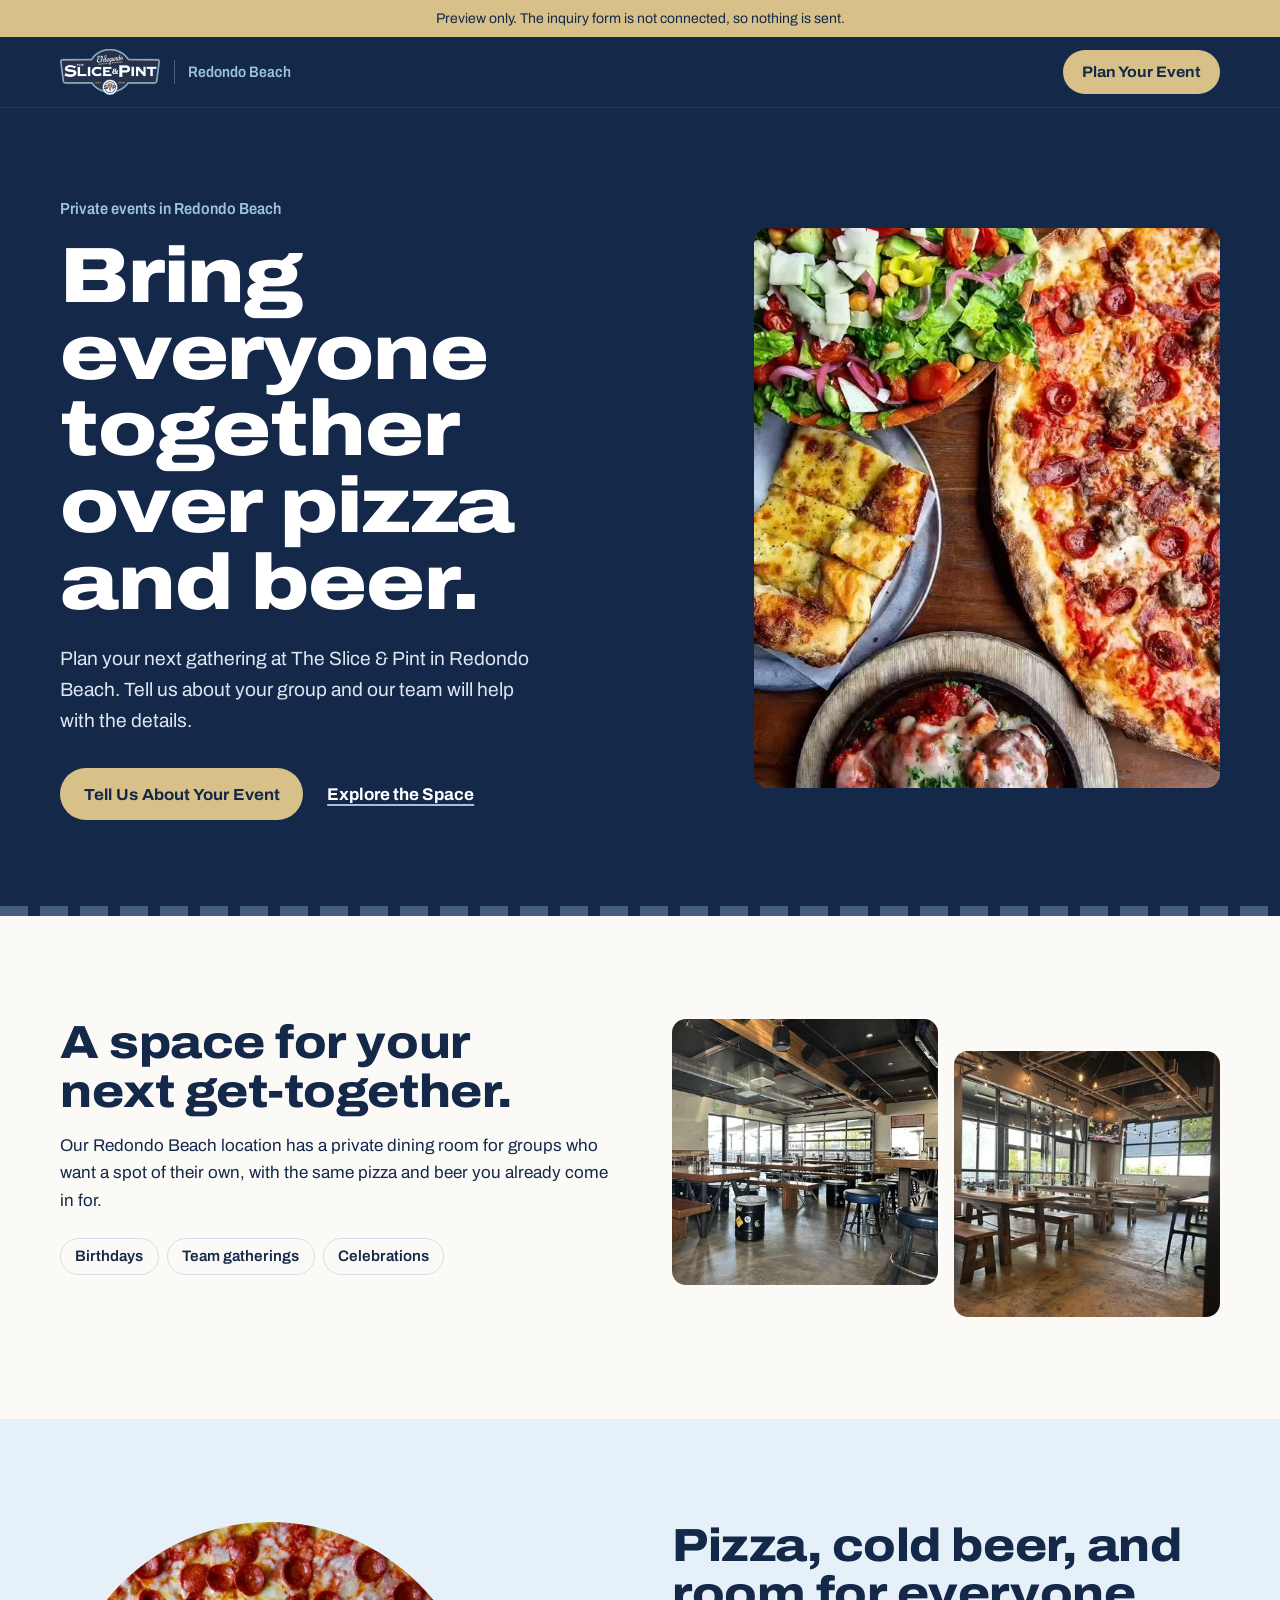
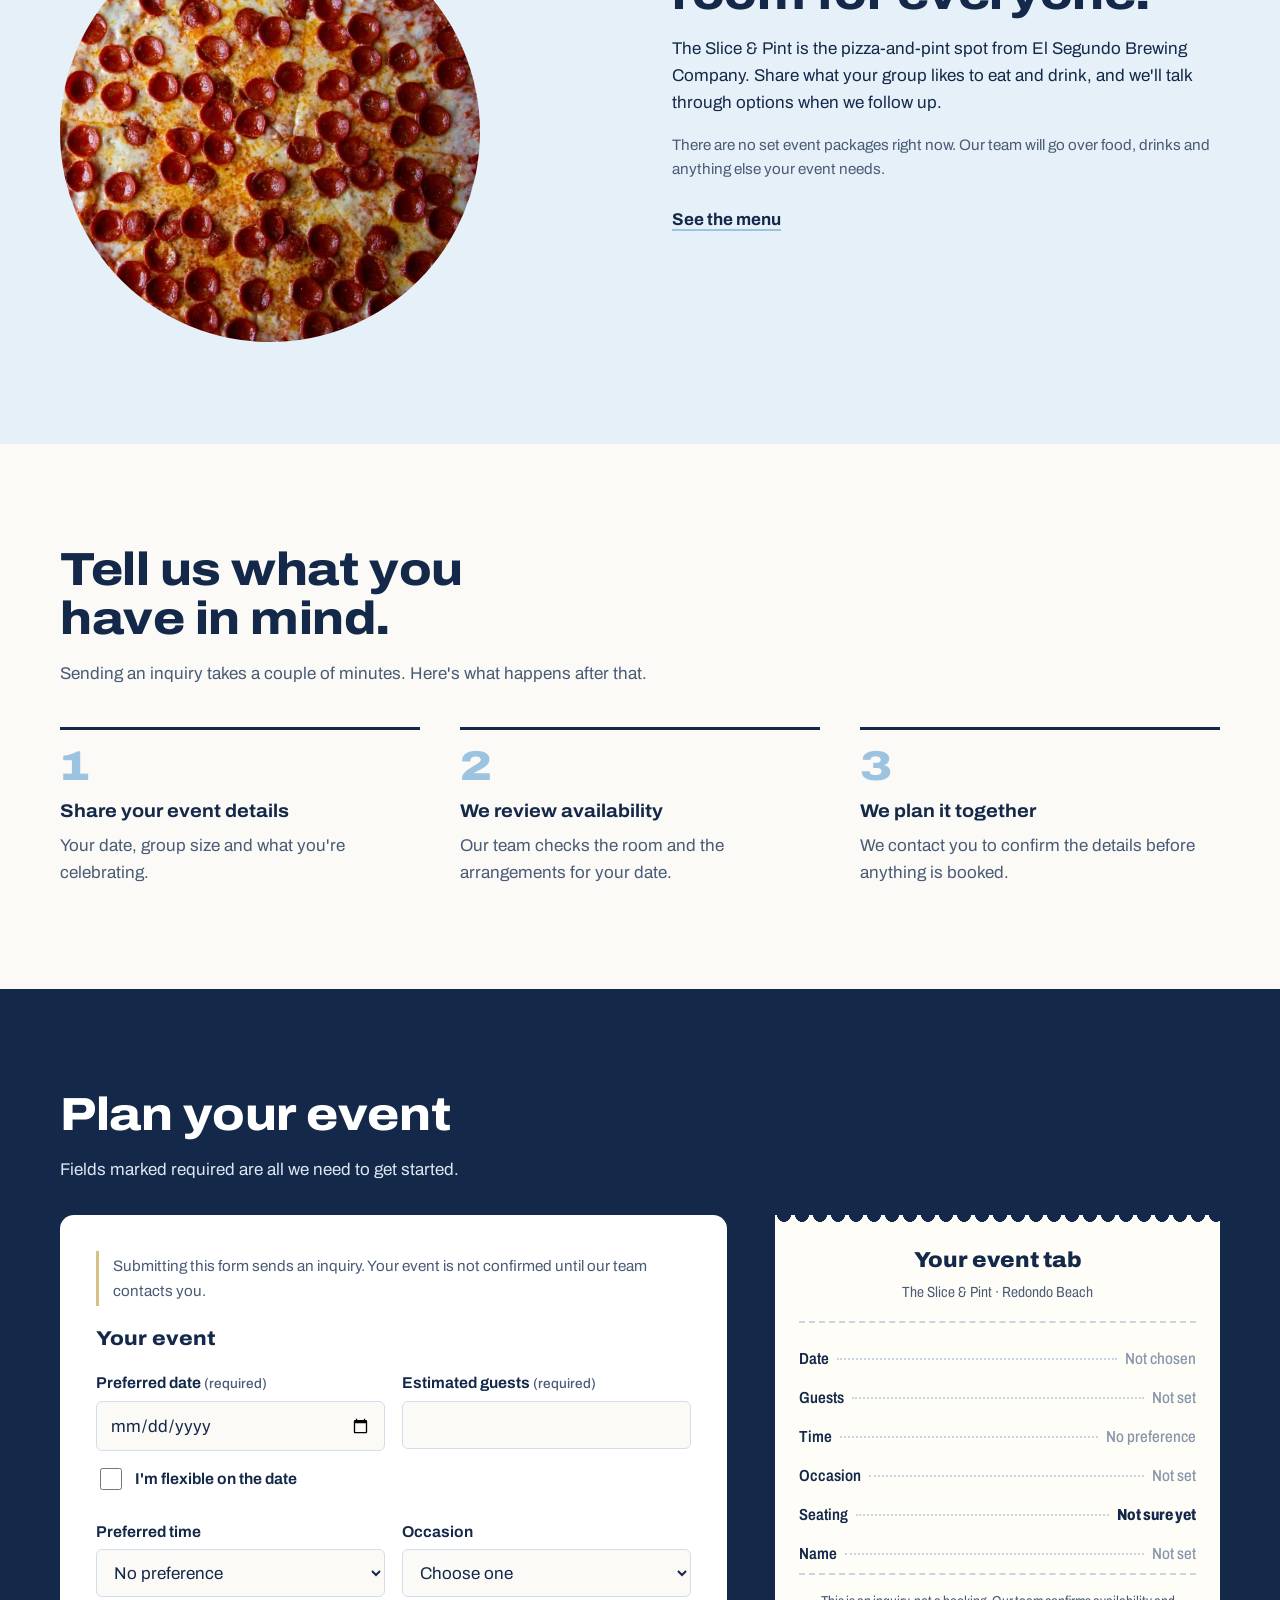
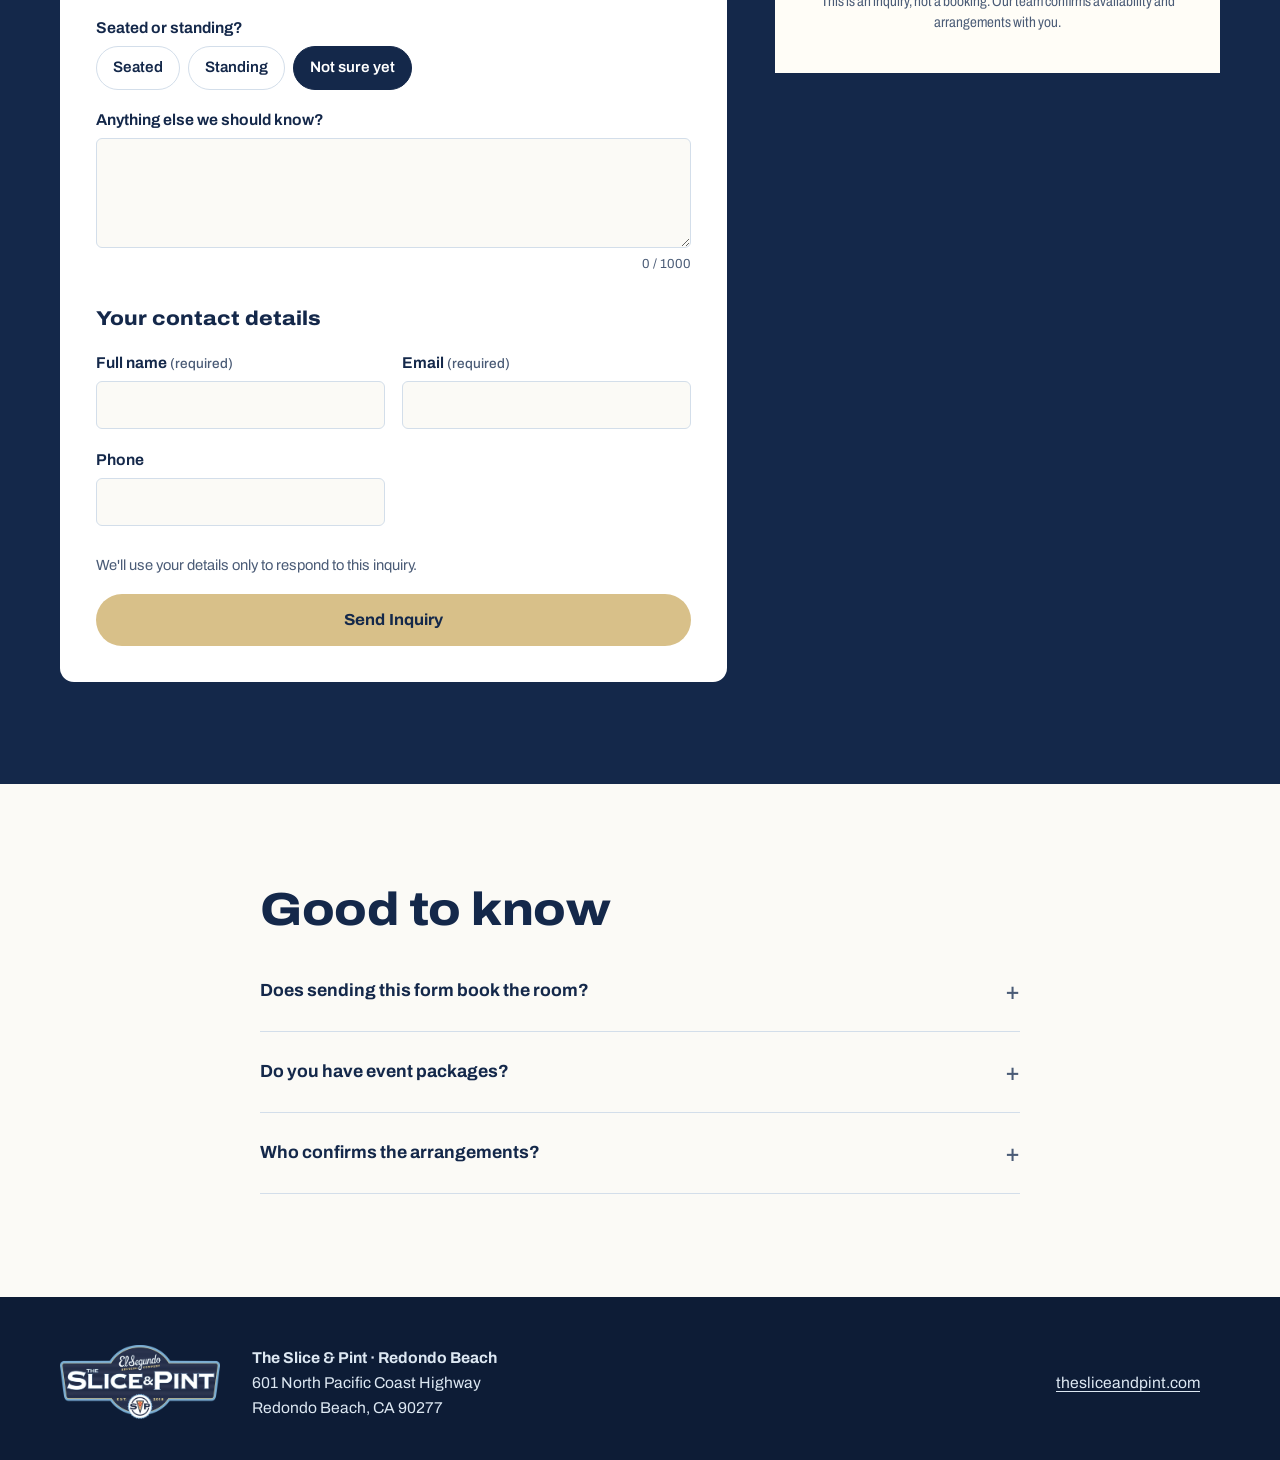
==== index.html @ cf33a9c8 "Add Redondo private-event inquiry landing page (preview) Static page with inquiry form in preview mo" ====
<!doctype html>
<html lang="en">
<head>
<meta charset="utf-8">
<meta name="viewport" content="width=device-width, initial-scale=1, viewport-fit=cover">
<title>Private events in Redondo Beach | The Slice &amp; Pint</title>
<meta name="description" content="Plan your next gathering at The Slice & Pint in Redondo Beach. Tell us about your group and our team will help with the details.">
<meta name="robots" content="noindex, nofollow"><!-- preview: remove at launch -->
<link rel="preconnect" href="https://fonts.googleapis.com">
<link rel="preconnect" href="https://fonts.gstatic.com" crossorigin>
<link href="https://fonts.googleapis.com/css2?family=Archivo:wdth,wght@62..125,400..900&display=swap" rel="stylesheet">
<style>
:root{
  --navy:#14284A; --navy-deep:#0D1C36; --sky:#9CC3E0; --sky-wash:#E6F0F8;
  --gold:#D8C089; --bg:#FBFAF6; --surface:#FFFFFF; --ink:#14284A; --muted:#4A5B76;
  --line:#D3DEEA; --danger:#A3262A; --ok:#1F6B45;
  --font:"Archivo", "Helvetica Neue", Arial, system-ui, sans-serif;
  --r-sm:6px; --r-lg:14px;
  box-sizing:border-box;
  padding-top:env(safe-area-inset-top,0px);
  padding-bottom:env(safe-area-inset-bottom,0px);
}
@media (prefers-color-scheme: dark){
  :root:not([data-theme="light"]){
    --bg:#0E1B31; --surface:#15284A; --ink:#EDF3FA; --muted:#AEC0D6; --line:#2B4570;
    --sky-wash:#18304F; --navy-deep:#091427; --danger:#F08A8C; --ok:#7FD1A4;
  }
}
:root[data-theme="dark"]{
  --bg:#0E1B31; --surface:#15284A; --ink:#EDF3FA; --muted:#AEC0D6; --line:#2B4570;
  --sky-wash:#18304F; --navy-deep:#091427; --danger:#F08A8C; --ok:#7FD1A4;
}
*,*::before,*::after{box-sizing:inherit}
html{scroll-behavior:smooth; scroll-padding-top:calc(env(safe-area-inset-top,0px) + 76px)}
@media (prefers-reduced-motion: reduce){html{scroll-behavior:auto} *{animation:none!important; transition:none!important}}
body{margin:0; background:var(--bg); color:var(--ink); font-family:var(--font); font-size:1.0625rem; line-height:1.6; overflow-x:hidden}
img{max-width:100%; height:auto; display:block}
a{color:inherit}
:focus-visible{outline:3px solid var(--gold); outline-offset:3px; border-radius:3px}
.wrap{width:min(1160px, 100% - 2.5rem); margin-inline:auto}
.sr-only{position:absolute; width:1px; height:1px; overflow:hidden; clip:rect(0 0 0 0); white-space:nowrap}

/* preview strip */
.preview{background:var(--gold); color:#14284A; font-size:.875rem; line-height:1.4; padding:.55rem 0; text-align:center}
.preview[hidden]{display:none}

/* header */
.site-head{position:sticky; top:env(safe-area-inset-top,0px); z-index:20; background:var(--navy); color:#fff; border-bottom:1px solid rgba(255,255,255,.08)}
.site-head .wrap{display:flex; align-items:center; gap:1rem; min-height:70px}
.brand{display:flex; align-items:center; gap:.85rem; text-decoration:none; min-width:0}
.brand img{height:46px; width:auto}
.brand-loc{font-stretch:88%; font-weight:600; font-size:.95rem; color:var(--sky); white-space:nowrap; padding-left:.85rem; border-left:1px solid rgba(255,255,255,.25)}
.site-head .btn{margin-left:auto}

/* buttons */
.btn{display:inline-flex; align-items:center; justify-content:center; min-height:48px; padding:.7rem 1.35rem; border-radius:999px; font:inherit; font-weight:700; font-stretch:105%; font-size:1rem; text-decoration:none; border:2px solid transparent; cursor:pointer; transition:background .15s, color .15s}
.btn-gold{background:var(--gold); color:#14284A}
.btn-gold:hover{background:#E6D3A4}
.btn-sm{min-height:44px; padding:.5rem 1.05rem; font-size:.95rem}
.btn[disabled]{opacity:.6; cursor:progress}
.link{font-weight:700; text-underline-offset:4px; text-decoration-thickness:2px; text-decoration-color:var(--sky); display:inline-flex; align-items:center; min-height:44px}

/* image slots: shown until a verified asset path is set in CONFIG */
.slot{display:grid; place-items:center; text-align:center; padding:1.25rem; border:2px dashed currentColor; border-radius:var(--r-lg); font-size:.9rem; line-height:1.4; opacity:.75}
.slot strong{display:block; font-stretch:105%}
.logo-slot{border-radius:var(--r-sm); padding:.3rem .7rem; font-size:.78rem; min-height:40px; opacity:.85}

/* hero */
.hero{background:var(--navy); color:#fff; padding:clamp(2.5rem,7vw,5.5rem) 0 clamp(3rem,8vw,6rem); position:relative; overflow:hidden}
.hero::after{content:""; position:absolute; inset:auto 0 0 0; height:10px; background:repeating-linear-gradient(90deg,var(--sky) 0 28px,transparent 28px 40px); opacity:.35}
.hero .wrap{display:grid; gap:clamp(2rem,5vw,4rem); grid-template-columns:1fr; align-items:center}
@media (min-width:900px){.hero .wrap{grid-template-columns:1.15fr .85fr}}
.kicker{font-stretch:88%; font-weight:600; color:var(--sky); margin:0 0 1rem; font-size:1rem}
.hero h1{font-weight:850; font-stretch:118%; font-size:clamp(2.35rem,6.6vw,4.9rem); line-height:.98; letter-spacing:-.015em; margin:0 0 1.4rem; max-width:13ch; text-wrap:balance}
.hero p.lede{font-size:clamp(1.05rem,1.6vw,1.2rem); max-width:44ch; color:#DCE7F2; margin:0 0 2rem}
.hero-ctas{display:flex; flex-wrap:wrap; align-items:center; gap:.75rem 1.5rem}
.hero-ctas .link{color:#fff}
.hero-media{aspect-ratio:4/5; max-height:560px; width:100%; border-radius:var(--r-lg); overflow:hidden; background:var(--navy-deep); color:var(--sky)}
.hero-media .slot{height:100%; border-radius:var(--r-lg)}
.hero-media img{width:100%; height:100%; object-fit:cover}
.hero-badge{max-width:180px; margin-bottom:1.5rem}

/* sections */
section.band{padding:clamp(3.5rem,8vw,6.5rem) 0}
.band h2{font-weight:800; font-stretch:112%; font-size:clamp(1.9rem,4vw,2.9rem); line-height:1.05; letter-spacing:-.01em; margin:0 0 1rem; max-width:20ch; text-wrap:balance}
.band p{max-width:62ch; margin:0 0 1rem}
.muted{color:var(--muted)}
.split{display:grid; gap:2.5rem; grid-template-columns:1fr; align-items:start}
@media (min-width:860px){.split{grid-template-columns:1fr 1fr; gap:4rem}}
.occasions{display:flex; flex-wrap:wrap; gap:.5rem; padding:0; margin:1.5rem 0 0; list-style:none}
.occasions li{border:1.5px solid var(--line); border-radius:999px; padding:.35rem .9rem; font-size:.95rem; font-weight:600}
.gallery{display:grid; gap:1rem; grid-template-columns:1fr 1fr}
.gallery figure{margin:0}
.gallery .frame{aspect-ratio:1/1; border-radius:var(--r-lg); overflow:hidden; background:var(--sky-wash); color:var(--muted)}
.gallery .frame .slot{height:100%}
.gallery .frame img{width:100%; height:100%; object-fit:cover}
.gallery figcaption{font-size:.85rem; color:var(--muted); margin-top:.5rem}
.gallery figure:nth-child(2){margin-top:2rem}

.food{background:var(--sky-wash)}
.food .frame{aspect-ratio:1; border-radius:50%; overflow:hidden; max-width:420px; background:var(--surface); color:var(--muted)}
.food .frame .slot{height:100%; border-radius:50%}
.food .frame img{width:100%; height:100%; object-fit:cover}
.food .note{font-size:.95rem}

/* steps: a real sequence */
.steps{list-style:none; padding:0; margin:2.5rem 0 0; display:grid; gap:1.75rem; counter-reset:step}
@media (min-width:760px){.steps{grid-template-columns:repeat(3,1fr); gap:2.5rem}}
.steps li{counter-increment:step; border-top:3px solid var(--navy); padding-top:1rem}
:root[data-theme="dark"] .steps li{border-top-color:var(--sky)}
@media (prefers-color-scheme: dark){:root:not([data-theme="light"]) .steps li{border-top-color:var(--sky)}}
.steps li::before{content:counter(step); display:block; font-weight:850; font-stretch:120%; font-size:2.6rem; line-height:1; margin-bottom:.6rem; color:var(--sky)}
.steps h3{font-size:1.15rem; font-stretch:108%; margin:0 0 .35rem}
.steps p{margin:0; color:var(--muted)}

/* planner */
.planner{background:var(--navy); color:#fff}
.planner h2{color:#fff}
.planner .intro{color:#DCE7F2}
.planner-grid{display:grid; gap:2rem; grid-template-columns:1fr; margin-top:2rem; align-items:start}
@media (min-width:960px){.planner-grid{grid-template-columns:1.35fr .9fr; gap:3rem}}
form.card{background:var(--surface); color:var(--ink); border-radius:var(--r-lg); padding:clamp(1.25rem,4vw,2.25rem)}
fieldset{border:0; padding:0; margin:0 0 1.75rem; min-width:0}
legend{font-weight:800; font-stretch:110%; font-size:1.25rem; margin-bottom:1rem; padding:0}
.fields{display:grid; gap:1.1rem; grid-template-columns:1fr}
@media (min-width:600px){.fields.two{grid-template-columns:1fr 1fr}}
.field{display:flex; flex-direction:column; gap:.35rem; min-width:0}
.field label,.field .label{font-weight:650; font-size:.98rem}
.req{color:var(--muted); font-weight:500; font-size:.85rem}
input[type=text],input[type=email],input[type=tel],input[type=date],input[type=number],select,textarea{
  font:inherit; color:var(--ink); background:var(--bg); border:1.5px solid var(--line); border-radius:var(--r-sm);
  min-height:48px; padding:.6rem .8rem; width:100%; max-width:100%}
textarea{min-height:110px; resize:vertical}
input:focus-visible,select:focus-visible,textarea:focus-visible{outline:3px solid var(--sky); outline-offset:1px; border-color:var(--navy)}
[aria-invalid="true"]{border-color:var(--danger)!important}
.err{color:var(--danger); font-size:.9rem; font-weight:600; min-height:0}
.err:empty{display:none}
.check{display:flex; gap:.6rem; align-items:center; min-height:44px; font-weight:600}
.check input{width:22px; height:22px; accent-color:var(--navy)}
.chips{display:flex; flex-wrap:wrap; gap:.5rem}
.chips label{position:relative}
.chips input{position:absolute; opacity:0; inset:0; width:100%; height:100%; margin:0; cursor:pointer}
.chips span{display:inline-flex; align-items:center; min-height:44px; padding:.4rem 1rem; border:1.5px solid var(--line); border-radius:999px; font-weight:600; font-size:.95rem}
.chips input:checked + span{background:var(--navy); color:#fff; border-color:var(--navy)}
.chips input:focus-visible + span{outline:3px solid var(--sky); outline-offset:2px}
.counter{font-size:.82rem; color:var(--muted); align-self:flex-end}
.hp{position:absolute; left:-10000px; width:1px; height:1px; overflow:hidden}
.notice{font-size:.95rem; color:var(--muted); border-left:3px solid var(--gold); padding:.2rem 0 .2rem .85rem; margin:0 0 1.25rem}
.err-summary{border:2px solid var(--danger); border-radius:var(--r-sm); padding:.85rem 1rem; margin-bottom:1.25rem}
.err-summary[hidden]{display:none}
.err-summary h3{margin:0 0 .35rem; font-size:1rem; color:var(--danger)}
.err-summary ul{margin:0; padding-left:1.1rem}
.status{margin-top:1rem; border-radius:var(--r-sm); padding:1rem; font-weight:600}
.status[hidden]{display:none}
.status.ok{background:rgba(31,107,69,.1); color:var(--ok); border:1.5px solid currentColor}
.status.fail{background:rgba(163,38,42,.08); color:var(--danger); border:1.5px solid currentColor}
.status.preview-mode{background:rgba(216,192,137,.18); color:var(--ink); border:1.5px dashed var(--gold); font-weight:500}
.status pre{white-space:pre-wrap; word-break:break-word; font-size:.8rem; margin:.75rem 0 0; max-height:260px; overflow:auto}

/* the tab: one bold element */
.tab{position:sticky; top:96px; background:#FFFDF7; color:#14284A; padding:1.75rem 1.5rem 1.5rem; font-stretch:82%;
  -webkit-mask:radial-gradient(circle 7px at 50% 0,#0000 98%,#000) 0 0/18px 100% repeat-x;
          mask:radial-gradient(circle 7px at 50% 0,#0000 98%,#000) 0 0/18px 100% repeat-x;
  box-shadow:0 18px 40px rgba(0,0,0,.25)}
.tab-head{text-align:center; border-bottom:2px dashed #C9D5E2; padding-bottom:1rem; margin-bottom:1rem}
.tab-head strong{display:block; font-size:1.35rem; font-weight:850; font-stretch:105%}
.tab-head span{font-size:.92rem; color:#4A5B76}
.tab dl{margin:0}
.tab .row{display:flex; align-items:baseline; gap:.5rem; padding:.42rem 0; font-size:1rem}
.tab dt{font-weight:600; white-space:nowrap}
.tab .row::after{content:""; order:2; flex:1; border-bottom:2px dotted #C9D5E2; transform:translateY(-4px)}
.tab dd{order:3; margin:0; font-weight:800; text-align:right; max-width:60%; overflow-wrap:anywhere}
.tab dd.empty{color:#8796AB; font-weight:500}
.tab-foot{border-top:2px dashed #C9D5E2; margin-top:1rem; padding-top:1rem; font-size:.9rem; line-height:1.45; color:#4A5B76; text-align:center}
@media (max-width:959px){.tab{position:static}}

/* faq */
.faq{max-width:760px}
.faq details{border-bottom:1.5px solid var(--line)}
.faq summary{cursor:pointer; list-style:none; display:flex; justify-content:space-between; align-items:center; gap:1rem; min-height:56px; padding:.75rem 0; font-weight:700; font-size:1.1rem}
.faq summary::-webkit-details-marker{display:none}
.faq summary::after{content:"+"; font-size:1.5rem; font-weight:500; color:var(--muted)}
.faq details[open] summary::after{content:"\2212"}
.faq details p{margin:0 0 1.25rem; color:var(--muted)}

/* footer */
.site-foot{background:var(--navy-deep); color:#DCE7F2; padding:3rem 0 2.5rem; font-size:.98rem}
.site-foot .wrap{display:grid; gap:2rem; grid-template-columns:1fr}
@media (min-width:760px){.site-foot .wrap{grid-template-columns:auto 1fr auto; align-items:center}}
.site-foot img{max-width:160px}
.site-foot address{font-style:normal}
.site-foot a{text-underline-offset:3px}
.foot-links{display:flex; flex-wrap:wrap; gap:.25rem 1.25rem}
</style>
</head>
<body>

<div class="preview" id="previewStrip" role="note">Preview only. The inquiry form is not connected, so nothing is sent.</div>

<header class="site-head">
  <div class="wrap">
    <a class="brand" href="#top" aria-label="The Slice &amp; Pint, Redondo Beach">
      <span data-asset="wordmark" data-alt="The Slice &amp; Pint" data-slot-class="logo-slot" data-slot-label="Wordmark: slice-pint-wordmark.png"></span>
      <span class="brand-loc">Redondo Beach</span>
    </a>
    <a class="btn btn-gold btn-sm" href="#plan" data-track="cta_click" data-cta="header">Plan Your Event</a>
  </div>
</header>

<main id="top">
  <section class="hero" aria-labelledby="hero-title">
    <div class="wrap">
      <div>
        <p class="kicker">Private events in Redondo Beach</p>
        <h1 id="hero-title">Bring everyone together over pizza and beer.</h1>
        <p class="lede">Plan your next gathering at The Slice &amp; Pint in Redondo Beach. Tell us about your group and our team will help with the details.</p>
        <div class="hero-ctas">
          <a class="btn btn-gold" href="#plan" data-track="cta_click" data-cta="hero">Tell Us About Your Event</a>
          <a class="link" href="#space" data-track="cta_click" data-cta="hero_space">Explore the Space</a>
        </div>
      </div>
      <div class="hero-media" data-asset="hero" data-alt="" data-slot-label="Hero: verified Redondo private dining room photo" data-eager="true"></div>
    </div>
  </section>

  <section class="band" id="space" aria-labelledby="space-title">
    <div class="wrap split">
      <div>
        <h2 id="space-title">A space for your next get-together.</h2>
        <p>Our Redondo Beach location has a private dining room for groups who want a spot of their own, with the same pizza and beer you already come in for.</p>
        <p class="muted" data-config="capacityText"></p>
        <ul class="occasions" aria-label="Good for">
          <li>Birthdays</li><li>Team gatherings</li><li>Celebrations</li>
        </ul>
      </div>
      <div class="gallery">
        <figure>
          <div class="frame" data-asset="room1" data-alt="" data-slot-label="Room photo 1 (verify location before use)"></div>
          <figcaption data-caption="room1"></figcaption>
        </figure>
        <figure>
          <div class="frame" data-asset="room2" data-alt="" data-slot-label="Room photo 2 (verify location before use)"></div>
          <figcaption data-caption="room2"></figcaption>
        </figure>
      </div>
    </div>
  </section>

  <section class="band food" aria-labelledby="food-title">
    <div class="wrap split">
      <div class="frame" data-asset="food" data-alt="A pepperoni pizza from The Slice &amp; Pint" data-slot-label="Food: pizza-brand-food.jpg"></div>
      <div>
        <h2 id="food-title">Pizza, cold beer, and room for everyone.</h2>
        <p>The Slice &amp; Pint is the pizza-and-pint spot from El Segundo Brewing Company. Share what your group likes to eat and drink, and we'll talk through options when we follow up.</p>
        <p class="note muted">There are no set event packages right now. Our team will go over food, drinks and anything else your event needs.</p>
        <a class="link" href="https://www.thesliceandpint.com/" data-config-href="menuUrl" target="_blank" rel="noopener">See the menu</a>
      </div>
    </div>
  </section>

  <section class="band" aria-labelledby="how-title">
    <div class="wrap">
      <h2 id="how-title">Tell us what you have in mind.</h2>
      <p class="muted">Sending an inquiry takes a couple of minutes. Here's what happens after that.</p>
      <ol class="steps">
        <li><h3>Share your event details</h3><p>Your date, group size and what you're celebrating.</p></li>
        <li><h3>We review availability</h3><p>Our team checks the room and the arrangements for your date.</p></li>
        <li><h3>We plan it together</h3><p>We contact you to confirm the details before anything is booked.</p></li>
      </ol>
    </div>
  </section>

  <section class="band planner" id="plan" aria-labelledby="plan-title">
    <div class="wrap">
      <h2 id="plan-title">Plan your event</h2>
      <p class="intro">Fields marked required are all we need to get started.</p>

      <div class="planner-grid">
        <form class="card" id="inquiry" novalidate>
          <p class="notice">Submitting this form sends an inquiry. Your event is not confirmed until our team contacts you.</p>

          <div class="err-summary" id="errSummary" tabindex="-1" hidden>
            <h3>Check these fields</h3>
            <ul id="errList"></ul>
          </div>

          <fieldset>
            <legend>Your event</legend>
            <div class="fields two">
              <div class="field">
                <label for="date">Preferred date <span class="req">(required)</span></label>
                <input type="date" id="date" name="date" aria-describedby="date-err">
                <span class="err" id="date-err" aria-live="polite"></span>
                <label class="check"><input type="checkbox" id="flexible" name="flexible"> I'm flexible on the date</label>
              </div>
              <div class="field">
                <label for="guests">Estimated guests <span class="req">(required)</span></label>
                <input type="number" id="guests" name="guests" inputmode="numeric" min="1" max="300" step="1" aria-describedby="guests-err">
                <span class="err" id="guests-err" aria-live="polite"></span>
              </div>
              <div class="field">
                <label for="time">Preferred time</label>
                <select id="time" name="time">
                  <option value="">No preference</option>
                  <option>Lunch</option><option>Afternoon</option><option>Evening</option>
                </select>
              </div>
              <div class="field">
                <label for="occasion">Occasion</label>
                <select id="occasion" name="occasion">
                  <option value="">Choose one</option>
                  <option>Birthday</option><option>Team gathering</option><option>Celebration</option><option>Something else</option>
                </select>
              </div>
            </div>
            <div class="field" style="margin-top:1.1rem">
              <span class="label" id="seating-label">Seated or standing?</span>
              <div class="chips" role="radiogroup" aria-labelledby="seating-label">
                <label><input type="radio" name="seating" value="Seated"><span>Seated</span></label>
                <label><input type="radio" name="seating" value="Standing"><span>Standing</span></label>
                <label><input type="radio" name="seating" value="Not sure yet" checked><span>Not sure yet</span></label>
              </div>
            </div>
            <div class="field" style="margin-top:1.1rem">
              <label for="notes">Anything else we should know?</label>
              <textarea id="notes" name="notes" maxlength="1000" aria-describedby="notes-count"></textarea>
              <span class="counter" id="notes-count">0 / 1000</span>
            </div>
          </fieldset>

          <fieldset>
            <legend>Your contact details</legend>
            <div class="fields two">
              <div class="field">
                <label for="name">Full name <span class="req">(required)</span></label>
                <input type="text" id="name" name="name" autocomplete="name" maxlength="120" aria-describedby="name-err">
                <span class="err" id="name-err" aria-live="polite"></span>
              </div>
              <div class="field">
                <label for="email">Email <span class="req">(required)</span></label>
                <input type="email" id="email" name="email" autocomplete="email" maxlength="254" aria-describedby="email-err">
                <span class="err" id="email-err" aria-live="polite"></span>
              </div>
              <div class="field">
                <label for="phone">Phone</label>
                <input type="tel" id="phone" name="phone" autocomplete="tel" maxlength="30">
              </div>
            </div>
          </fieldset>

          <div class="hp" aria-hidden="true">
            <label for="company_site">Leave this field empty</label>
            <input type="text" id="company_site" name="company_site" tabindex="-1" autocomplete="off">
          </div>

          <p class="muted" style="font-size:.92rem">We'll use your details only to respond to this inquiry.<span data-config="privacyLink"></span></p>
          <button class="btn btn-gold" type="submit" id="submitBtn" style="width:100%">Send Inquiry</button>
          <div class="status" id="status" role="status" aria-live="polite" hidden></div>
        </form>

        <aside class="tab" aria-label="Your event summary">
          <div class="tab-head"><strong>Your event tab</strong><span>The Slice &amp; Pint · Redondo Beach</span></div>
          <dl>
            <div class="row"><dt>Date</dt><dd id="t-date" class="empty">Not chosen</dd></div>
            <div class="row"><dt>Guests</dt><dd id="t-guests" class="empty">Not set</dd></div>
            <div class="row"><dt>Time</dt><dd id="t-time" class="empty">No preference</dd></div>
            <div class="row"><dt>Occasion</dt><dd id="t-occasion" class="empty">Not set</dd></div>
            <div class="row"><dt>Seating</dt><dd id="t-seating">Not sure yet</dd></div>
            <div class="row"><dt>Name</dt><dd id="t-name" class="empty">Not set</dd></div>
          </dl>
          <p class="tab-foot">This is an inquiry, not a booking. Our team confirms availability and arrangements with you.</p>
        </aside>
      </div>
    </div>
  </section>

  <section class="band" aria-labelledby="faq-title">
    <div class="wrap faq">
      <h2 id="faq-title">Good to know</h2>
      <details>
        <summary>Does sending this form book the room?</summary>
        <p>No. It sends an inquiry. Your event isn't confirmed until our team contacts you and you agree on the details together.</p>
      </details>
      <details>
        <summary>Do you have event packages?</summary>
        <p>Not at the moment. Our team will talk through food, drinks and anything else your event needs when we follow up.</p>
      </details>
      <details>
        <summary>Who confirms the arrangements?</summary>
        <p>The team at our Redondo Beach location reviews every inquiry and confirms availability and arrangements directly with you.</p>
      </details>
      <div data-config="minSpendFaq"></div>
    </div>
  </section>
</main>

<footer class="site-foot">
  <div class="wrap">
    <div data-asset="badge" data-alt="The Slice &amp; Pint" data-slot-class="logo-slot" data-slot-label="Badge: slice-pint-logo.png"></div>
    <address>
      <strong>The Slice &amp; Pint · Redondo Beach</strong><br>
      601 North Pacific Coast Highway<br>Redondo Beach, CA 90277
      <span data-config="phone"></span>
    </address>
    <div class="foot-links">
      <a href="https://www.thesliceandpint.com/" target="_blank" rel="noopener">thesliceandpint.com</a>
      <span data-config="privacyFooter"></span>
    </div>
  </div>
</footer>

<script>
/* =========================================================
   CONFIG — every approval-gated item lives here.
   Empty string = not approved / not verified = not shown.
   ========================================================= */
const CONFIG = {
  // Backend route that sends the email server-side. The recipient lives
  // ONLY in server env config (INQUIRY_TO), never in this file or the repo.
  // Empty = preview mode, nothing is sent.
  endpoint: "",

  location: "Redondo Beach",

  assets: {            // local optimized files in /assets once verified
    wordmark: "assets/slice-pint-logo.webp",  // official badge (no separate wordmark supplied)
    badge: "assets/slice-pint-logo.webp",
    food: "assets/pepperoni.webp",            // food only, not the venue
    hero: "assets/food-spread.webp",          // food spread; swap for a verified Redondo room shot if preferred
    room1: "assets/room-1.webp",              // supplied by Nelson; location pending confirmation
    room2: "assets/room-2.webp"
  },
  alts: {
    hero: "Pizza, a chopped salad, garlic bread and baked meatballs on a wooden table",
    room1: "Dining room with long wooden communal tables, bar stools and glass roll-up doors",
    room2: "Dining room with wooden tables and benches under string lights and tall windows"
  },     // write once photos are verified
  captions: { room1: "", room2: "" },           // only after location is verified
  dims: { wordmark:[800,367], badge:[800,367], food:[720,820], hero:[640,1136], room1:[418,400], room2:[348,348] },

  capacityText: "",    // e.g. "Fits about 30 seated or 40 standing." — pending client approval
  minSpendFaq: false,  // $200 min-spend preorder for parties over 16 — internal approval item
  menuUrl: "",         // verified official menu URL
  phone: "",           // public restaurant phone, reconfirm at build time
  privacyUrl: "",      // verified applicable policy URL
  captureUtm: false,   // only under approved consent setup
  debugTracking: false
};

/* ---------- assets / slots ---------- */
document.querySelectorAll("[data-asset]").forEach(el => {
  const key = el.dataset.asset, src = CONFIG.assets[key];
  if (src) {
    const img = new Image();
    img.src = src;
    img.alt = (CONFIG.alts[key] ?? el.dataset.alt) || "";
    const d = CONFIG.dims[key]; if (d) { img.width = d[0]; img.height = d[1]; }
    img.loading = el.dataset.eager ? "eager" : "lazy";
    img.decoding = "async";
    el.appendChild(img);
  } else {
    const s = document.createElement("div");
    s.className = "slot " + (el.dataset.slotClass || "");
    s.setAttribute("role", "img");
    s.setAttribute("aria-label", "Image placeholder");
    s.innerHTML = "<span><strong>Image slot</strong>" + el.dataset.slotLabel + "</span>";
    el.appendChild(s);
  }
});
document.querySelectorAll("[data-caption]").forEach(el => { el.textContent = CONFIG.captions[el.dataset.caption] || ""; if(!el.textContent) el.remove(); });

/* ---------- approval-gated copy ---------- */
const setC = (k, html) => document.querySelectorAll(`[data-config="${k}"]`).forEach(el => el.innerHTML = html);
setC("capacityText", CONFIG.capacityText ? escapeHtml(CONFIG.capacityText) : "");
setC("phone", CONFIG.phone ? `<br><a href="tel:${CONFIG.phone.replace(/[^\d+]/g,"")}">${escapeHtml(CONFIG.phone)}</a>` : "");
setC("privacyLink", CONFIG.privacyUrl ? ` <a href="${CONFIG.privacyUrl}" target="_blank" rel="noopener">Privacy policy</a>` : "");
setC("privacyFooter", CONFIG.privacyUrl ? `<a href="${CONFIG.privacyUrl}" target="_blank" rel="noopener">Privacy policy</a>` : "");
setC("minSpendFaq", CONFIG.minSpendFaq ? `<details><summary>Is there a minimum for larger groups?</summary><p>For parties of more than 16, a $200 minimum-spend preorder on a single tab holds the reservation. Our team confirms all arrangements with you.</p></details>` : "");
if (CONFIG.menuUrl) document.querySelector('[data-config-href="menuUrl"]').href = CONFIG.menuUrl;
if (CONFIG.endpoint) document.getElementById("previewStrip").hidden = true;

/* ---------- tracking hooks (no personal data, ever) ---------- */
window.dataLayer = window.dataLayer || [];
function track(event, params = {}) {
  const payload = { event, location: CONFIG.location, ...params };
  window.dataLayer.push(payload);
  if (CONFIG.debugTracking) console.log("[track]", payload);
}
function attribution() {
  if (!CONFIG.captureUtm) return {};
  const p = new URLSearchParams(location.search), out = {};
  ["utm_source","utm_medium","utm_campaign","utm_content","utm_term","gclid","fbclid"].forEach(k => { const v = p.get(k); if (v) out[k] = v.slice(0,200); });
  return out;
}
track("lp_view");
document.querySelectorAll('[data-track="cta_click"]').forEach(a => a.addEventListener("click", () => track("cta_click", { cta: a.dataset.cta })));

/* ---------- form ---------- */
const form = document.getElementById("inquiry");
const $ = id => document.getElementById(id);
const today = new Date(); today.setMinutes(today.getMinutes() - today.getTimezoneOffset());
$("date").min = today.toISOString().slice(0,10);

let started = false;
form.addEventListener("input", () => { if (!started) { started = true; track("form_start"); } updateTab(); });
form.addEventListener("change", updateTab);
$("flexible").addEventListener("change", e => { $("date").disabled = e.target.checked; if (e.target.checked) clearErr("date"); updateTab(); });
$("notes").addEventListener("input", e => $("notes-count").textContent = `${e.target.value.length} / 1000`);

function fmtDate(v){ if(!v) return ""; const [y,m,d] = v.split("-").map(Number); return new Date(y,m-1,d).toLocaleDateString("en-US",{weekday:"short",month:"short",day:"numeric",year:"numeric"}); }
function setTab(id, val, empty){ const el = $(id); el.textContent = val || empty; el.classList.toggle("empty", !val); }
function updateTab(){
  const f = new FormData(form);
  setTab("t-date", $("flexible").checked ? "Flexible" : fmtDate(f.get("date")), "Not chosen");
  const g = parseInt(f.get("guests"),10);
  setTab("t-guests", g > 0 ? `${g} ${g === 1 ? "guest" : "guests"}` : "", "Not set");
  setTab("t-time", f.get("time"), "No preference");
  setTab("t-occasion", f.get("occasion"), "Not set");
  setTab("t-seating", f.get("seating"), "Not sure yet");
  setTab("t-name", (f.get("name")||"").trim(), "Not set");
}

const LABELS = { date:"Preferred date", guests:"Estimated guests", name:"Full name", email:"Email" };
function setErr(id,msg){ $(id).setAttribute("aria-invalid","true"); $(id+"-err").textContent = msg; }
function clearErr(id){ $(id).removeAttribute("aria-invalid"); $(id+"-err").textContent = ""; }

function validate(){
  const errs = {};
  const name = $("name").value.trim(), email = $("email").value.trim();
  const date = $("date").value, flex = $("flexible").checked, guests = $("guests").value.trim();
  if (name.length < 2) errs.name = "Enter your full name.";
  if (!/^[^\s@]+@[^\s@]+\.[^\s@]{2,}$/.test(email)) errs.email = "Enter an email address like name@example.com.";
  if (!flex) {
    if (!date) errs.date = "Choose a date, or tick “I'm flexible on the date.”";
    else if (date < $("date").min) errs.date = "Choose a date from today onward.";
  }
  if (!/^\d+$/.test(guests) || +guests < 1 || +guests > 300) errs.guests = "Enter a guest count between 1 and 300.";
  ["name","email","date","guests"].forEach(k => errs[k] ? setErr(k, errs[k]) : clearErr(k));
  const box = $("errSummary"), list = $("errList");
  list.innerHTML = "";
  const keys = Object.keys(errs);
  if (keys.length) {
    keys.forEach(k => { const li = document.createElement("li"); li.innerHTML = `<a href="#${k}">${LABELS[k]}</a>: ${escapeHtml(errs[k])}`; list.appendChild(li); });
    box.hidden = false; box.focus();
    track("form_validation_error", { fields: keys.join(",") }); // field names only
  } else box.hidden = true;
  return keys.length === 0;
}

// One idempotency key per inquiry; reused on retries so the server can drop duplicates.
let submissionId = (crypto.randomUUID ? crypto.randomUUID() : String(Date.now()) + Math.random().toString(16).slice(2));
let sending = false, done = false;

form.addEventListener("submit", async e => {
  e.preventDefault();
  if (sending || done) return;
  const status = $("status"); status.hidden = true; status.className = "status";
  if (!validate()) return;
  if ($("company_site").value) return; // honeypot: silently ignore bots

  const f = new FormData(form);
  const payload = {
    submission_id: submissionId,
    location: CONFIG.location,
    name: f.get("name").trim(),
    email: f.get("email").trim(),
    phone: (f.get("phone")||"").trim(),
    date: $("flexible").checked ? null : f.get("date"),
    date_flexible: $("flexible").checked,
    guests: parseInt(f.get("guests"),10),
    time: f.get("time") || null,
    occasion: f.get("occasion") || null,
    seating: f.get("seating"),
    notes: (f.get("notes")||"").trim(),
    company_site: "",
    attribution: attribution(),
    submitted_at: new Date().toISOString()
  };

  if (!CONFIG.endpoint) {
    status.className = "status preview-mode";
    status.innerHTML = "<strong>Preview mode: nothing was sent.</strong> The form isn't connected to a mail service yet. This is the inquiry the server would receive:<pre></pre>";
    status.querySelector("pre").textContent = JSON.stringify(payload, null, 2);
    status.hidden = false;
    return; // never fake a successful send
  }

  sending = true;
  const btn = $("submitBtn"); btn.disabled = true; btn.textContent = "Sending…";
  try {
    const res = await fetch(CONFIG.endpoint, {
      method: "POST",
      headers: { "Content-Type": "application/json", "Idempotency-Key": submissionId },
      body: JSON.stringify(payload)
    });
    let body = {}; try { body = await res.json(); } catch(_) {}
    if (!res.ok || body.ok !== true) throw new Error(body.error || `HTTP ${res.status}`);
    done = true;
    status.className = "status ok";
    status.textContent = "Thanks. Your inquiry has been received. Our team will contact you to discuss the details.";
    status.hidden = false;
    btn.textContent = "Inquiry sent";
    // Lead conversion fires once per successful submission ID.
    const key = "lead_fired_" + submissionId;
    let fired = false; try { fired = sessionStorage.getItem(key) === "1"; } catch(_) {}
    if (!fired) { track("generate_lead", { submission_id: submissionId }); try { sessionStorage.setItem(key,"1"); } catch(_) {} }
  } catch (err) {
    status.className = "status fail";
    status.textContent = "Your inquiry wasn't sent. Check your connection and select Send Inquiry again; your details are still here.";
    status.hidden = false;
    btn.disabled = false; btn.textContent = "Send Inquiry";
  } finally { sending = false; }
});

function escapeHtml(s){ return String(s).replace(/[&<>"']/g, c => ({ "&":"&amp;","<":"&lt;",">":"&gt;",'"':"&quot;","'":"&#39;" }[c])); }
updateTab();
</script>
</body>
</html>
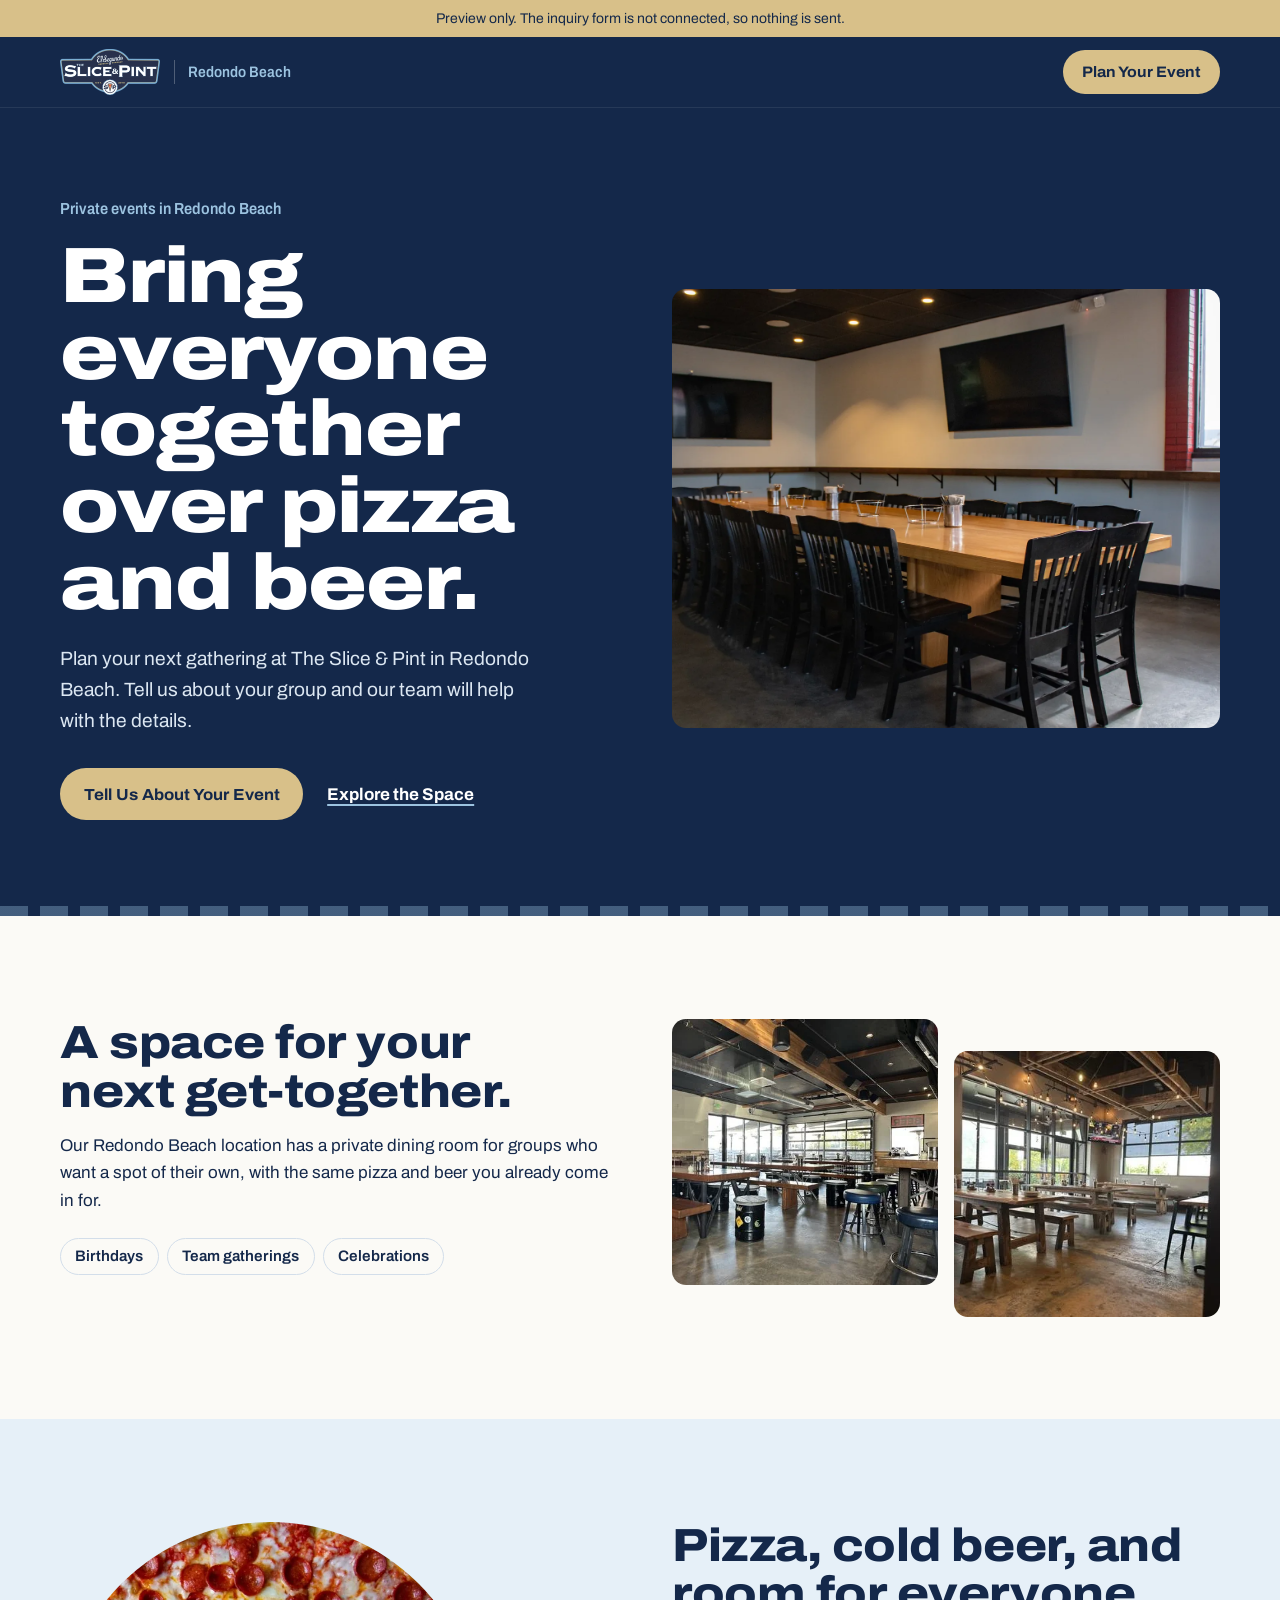
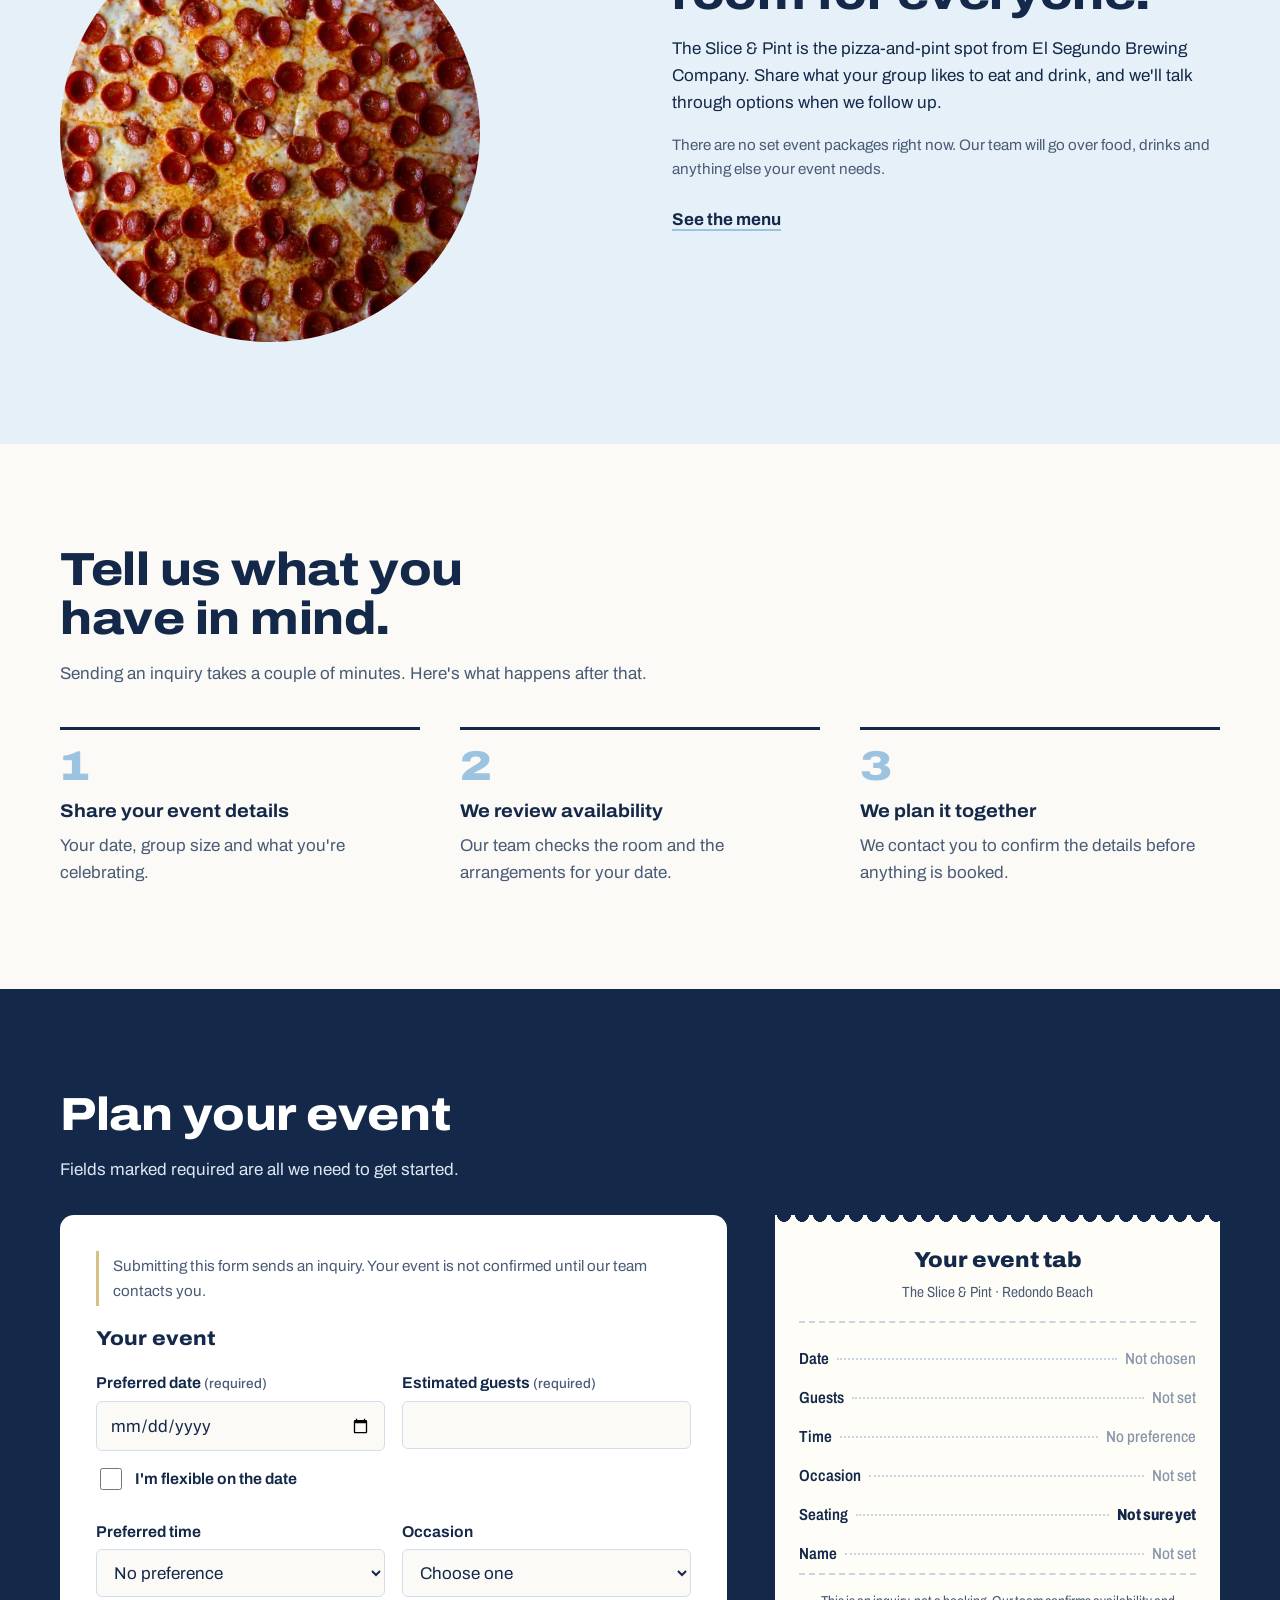
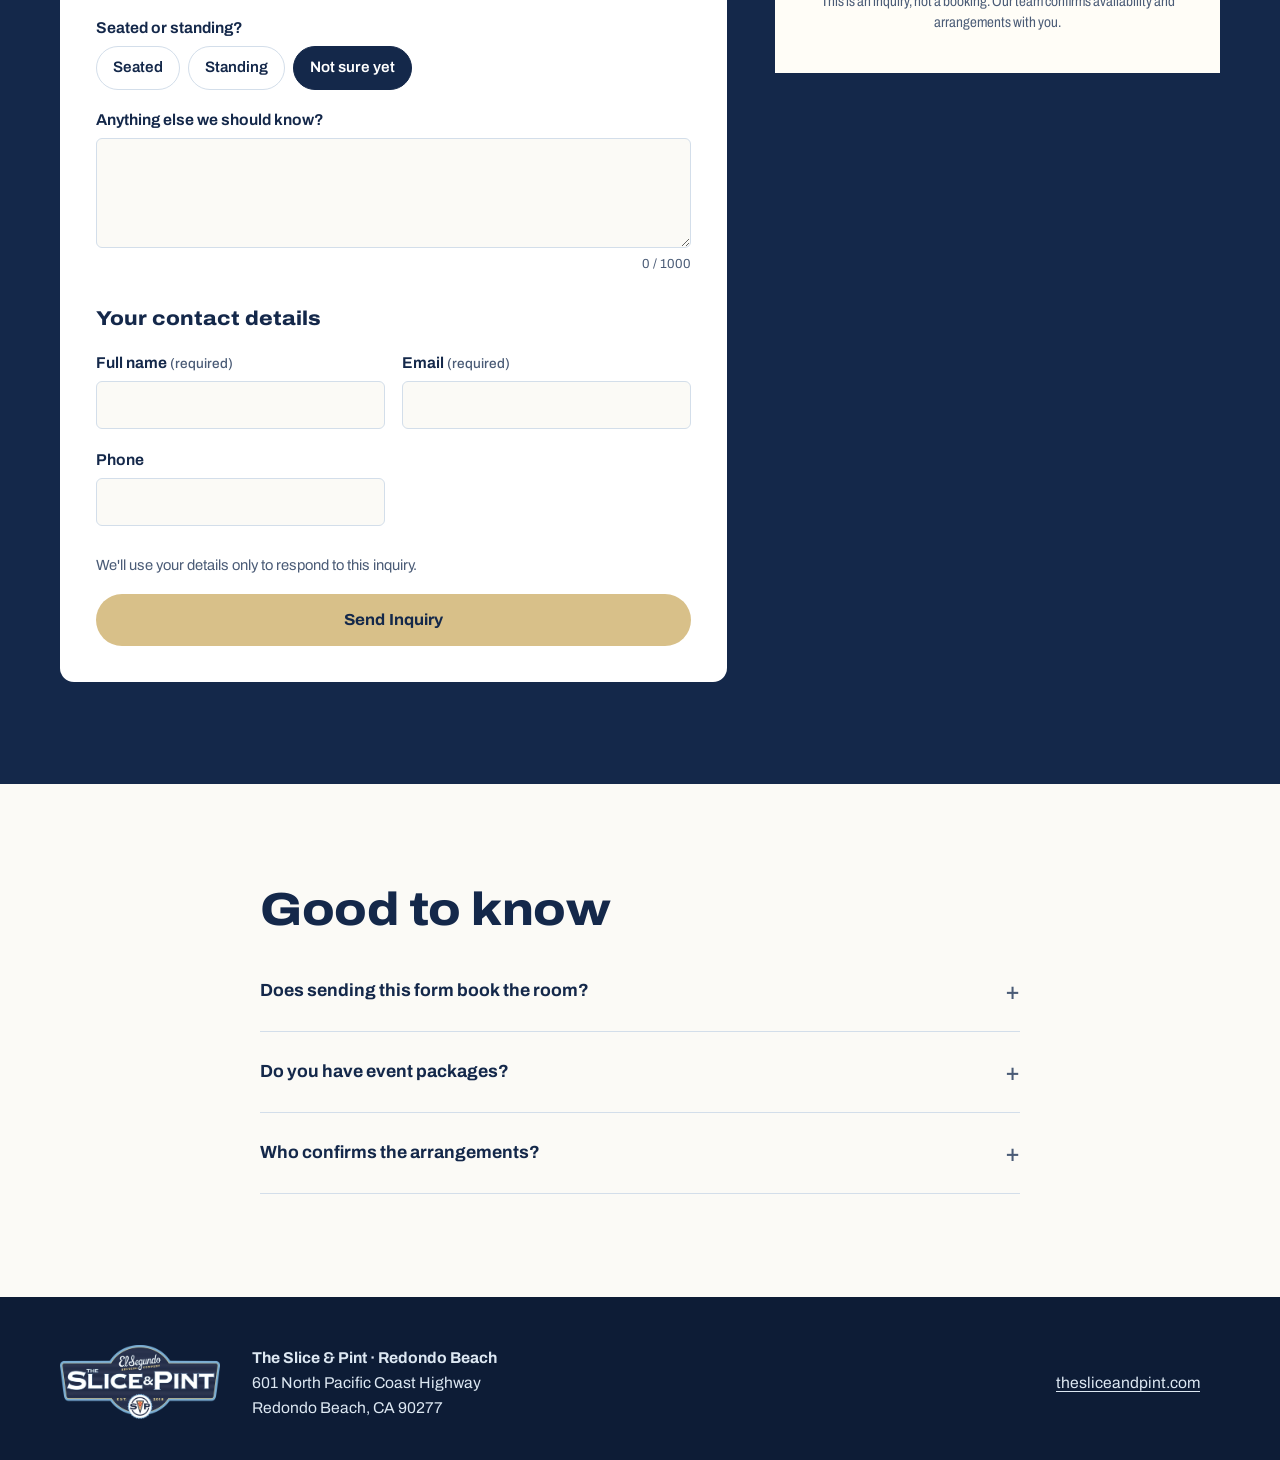
==== commit b2c406a4: "Add El Segundo page, Redondo private dining photo, Netlify Forms submissions - Generate both locatio" ====
--- a/index.html
+++ b/index.html
@@ -9,189 +9,7 @@
 <link rel="preconnect" href="https://fonts.googleapis.com">
 <link rel="preconnect" href="https://fonts.gstatic.com" crossorigin>
 <link href="https://fonts.googleapis.com/css2?family=Archivo:wdth,wght@62..125,400..900&display=swap" rel="stylesheet">
-<style>
-:root{
-  --navy:#14284A; --navy-deep:#0D1C36; --sky:#9CC3E0; --sky-wash:#E6F0F8;
-  --gold:#D8C089; --bg:#FBFAF6; --surface:#FFFFFF; --ink:#14284A; --muted:#4A5B76;
-  --line:#D3DEEA; --danger:#A3262A; --ok:#1F6B45;
-  --font:"Archivo", "Helvetica Neue", Arial, system-ui, sans-serif;
-  --r-sm:6px; --r-lg:14px;
-  box-sizing:border-box;
-  padding-top:env(safe-area-inset-top,0px);
-  padding-bottom:env(safe-area-inset-bottom,0px);
-}
-@media (prefers-color-scheme: dark){
-  :root:not([data-theme="light"]){
-    --bg:#0E1B31; --surface:#15284A; --ink:#EDF3FA; --muted:#AEC0D6; --line:#2B4570;
-    --sky-wash:#18304F; --navy-deep:#091427; --danger:#F08A8C; --ok:#7FD1A4;
-  }
-}
-:root[data-theme="dark"]{
-  --bg:#0E1B31; --surface:#15284A; --ink:#EDF3FA; --muted:#AEC0D6; --line:#2B4570;
-  --sky-wash:#18304F; --navy-deep:#091427; --danger:#F08A8C; --ok:#7FD1A4;
-}
-*,*::before,*::after{box-sizing:inherit}
-html{scroll-behavior:smooth; scroll-padding-top:calc(env(safe-area-inset-top,0px) + 76px)}
-@media (prefers-reduced-motion: reduce){html{scroll-behavior:auto} *{animation:none!important; transition:none!important}}
-body{margin:0; background:var(--bg); color:var(--ink); font-family:var(--font); font-size:1.0625rem; line-height:1.6; overflow-x:hidden}
-img{max-width:100%; height:auto; display:block}
-a{color:inherit}
-:focus-visible{outline:3px solid var(--gold); outline-offset:3px; border-radius:3px}
-.wrap{width:min(1160px, 100% - 2.5rem); margin-inline:auto}
-.sr-only{position:absolute; width:1px; height:1px; overflow:hidden; clip:rect(0 0 0 0); white-space:nowrap}
-
-/* preview strip */
-.preview{background:var(--gold); color:#14284A; font-size:.875rem; line-height:1.4; padding:.55rem 0; text-align:center}
-.preview[hidden]{display:none}
-
-/* header */
-.site-head{position:sticky; top:env(safe-area-inset-top,0px); z-index:20; background:var(--navy); color:#fff; border-bottom:1px solid rgba(255,255,255,.08)}
-.site-head .wrap{display:flex; align-items:center; gap:1rem; min-height:70px}
-.brand{display:flex; align-items:center; gap:.85rem; text-decoration:none; min-width:0}
-.brand img{height:46px; width:auto}
-.brand-loc{font-stretch:88%; font-weight:600; font-size:.95rem; color:var(--sky); white-space:nowrap; padding-left:.85rem; border-left:1px solid rgba(255,255,255,.25)}
-.site-head .btn{margin-left:auto}
-
-/* buttons */
-.btn{display:inline-flex; align-items:center; justify-content:center; min-height:48px; padding:.7rem 1.35rem; border-radius:999px; font:inherit; font-weight:700; font-stretch:105%; font-size:1rem; text-decoration:none; border:2px solid transparent; cursor:pointer; transition:background .15s, color .15s}
-.btn-gold{background:var(--gold); color:#14284A}
-.btn-gold:hover{background:#E6D3A4}
-.btn-sm{min-height:44px; padding:.5rem 1.05rem; font-size:.95rem}
-.btn[disabled]{opacity:.6; cursor:progress}
-.link{font-weight:700; text-underline-offset:4px; text-decoration-thickness:2px; text-decoration-color:var(--sky); display:inline-flex; align-items:center; min-height:44px}
-
-/* image slots: shown until a verified asset path is set in CONFIG */
-.slot{display:grid; place-items:center; text-align:center; padding:1.25rem; border:2px dashed currentColor; border-radius:var(--r-lg); font-size:.9rem; line-height:1.4; opacity:.75}
-.slot strong{display:block; font-stretch:105%}
-.logo-slot{border-radius:var(--r-sm); padding:.3rem .7rem; font-size:.78rem; min-height:40px; opacity:.85}
-
-/* hero */
-.hero{background:var(--navy); color:#fff; padding:clamp(2.5rem,7vw,5.5rem) 0 clamp(3rem,8vw,6rem); position:relative; overflow:hidden}
-.hero::after{content:""; position:absolute; inset:auto 0 0 0; height:10px; background:repeating-linear-gradient(90deg,var(--sky) 0 28px,transparent 28px 40px); opacity:.35}
-.hero .wrap{display:grid; gap:clamp(2rem,5vw,4rem); grid-template-columns:1fr; align-items:center}
-@media (min-width:900px){.hero .wrap{grid-template-columns:1.15fr .85fr}}
-.kicker{font-stretch:88%; font-weight:600; color:var(--sky); margin:0 0 1rem; font-size:1rem}
-.hero h1{font-weight:850; font-stretch:118%; font-size:clamp(2.35rem,6.6vw,4.9rem); line-height:.98; letter-spacing:-.015em; margin:0 0 1.4rem; max-width:13ch; text-wrap:balance}
-.hero p.lede{font-size:clamp(1.05rem,1.6vw,1.2rem); max-width:44ch; color:#DCE7F2; margin:0 0 2rem}
-.hero-ctas{display:flex; flex-wrap:wrap; align-items:center; gap:.75rem 1.5rem}
-.hero-ctas .link{color:#fff}
-.hero-media{aspect-ratio:4/5; max-height:560px; width:100%; border-radius:var(--r-lg); overflow:hidden; background:var(--navy-deep); color:var(--sky)}
-.hero-media .slot{height:100%; border-radius:var(--r-lg)}
-.hero-media img{width:100%; height:100%; object-fit:cover}
-.hero-badge{max-width:180px; margin-bottom:1.5rem}
-
-/* sections */
-section.band{padding:clamp(3.5rem,8vw,6.5rem) 0}
-.band h2{font-weight:800; font-stretch:112%; font-size:clamp(1.9rem,4vw,2.9rem); line-height:1.05; letter-spacing:-.01em; margin:0 0 1rem; max-width:20ch; text-wrap:balance}
-.band p{max-width:62ch; margin:0 0 1rem}
-.muted{color:var(--muted)}
-.split{display:grid; gap:2.5rem; grid-template-columns:1fr; align-items:start}
-@media (min-width:860px){.split{grid-template-columns:1fr 1fr; gap:4rem}}
-.occasions{display:flex; flex-wrap:wrap; gap:.5rem; padding:0; margin:1.5rem 0 0; list-style:none}
-.occasions li{border:1.5px solid var(--line); border-radius:999px; padding:.35rem .9rem; font-size:.95rem; font-weight:600}
-.gallery{display:grid; gap:1rem; grid-template-columns:1fr 1fr}
-.gallery figure{margin:0}
-.gallery .frame{aspect-ratio:1/1; border-radius:var(--r-lg); overflow:hidden; background:var(--sky-wash); color:var(--muted)}
-.gallery .frame .slot{height:100%}
-.gallery .frame img{width:100%; height:100%; object-fit:cover}
-.gallery figcaption{font-size:.85rem; color:var(--muted); margin-top:.5rem}
-.gallery figure:nth-child(2){margin-top:2rem}
-
-.food{background:var(--sky-wash)}
-.food .frame{aspect-ratio:1; border-radius:50%; overflow:hidden; max-width:420px; background:var(--surface); color:var(--muted)}
-.food .frame .slot{height:100%; border-radius:50%}
-.food .frame img{width:100%; height:100%; object-fit:cover}
-.food .note{font-size:.95rem}
-
-/* steps: a real sequence */
-.steps{list-style:none; padding:0; margin:2.5rem 0 0; display:grid; gap:1.75rem; counter-reset:step}
-@media (min-width:760px){.steps{grid-template-columns:repeat(3,1fr); gap:2.5rem}}
-.steps li{counter-increment:step; border-top:3px solid var(--navy); padding-top:1rem}
-:root[data-theme="dark"] .steps li{border-top-color:var(--sky)}
-@media (prefers-color-scheme: dark){:root:not([data-theme="light"]) .steps li{border-top-color:var(--sky)}}
-.steps li::before{content:counter(step); display:block; font-weight:850; font-stretch:120%; font-size:2.6rem; line-height:1; margin-bottom:.6rem; color:var(--sky)}
-.steps h3{font-size:1.15rem; font-stretch:108%; margin:0 0 .35rem}
-.steps p{margin:0; color:var(--muted)}
-
-/* planner */
-.planner{background:var(--navy); color:#fff}
-.planner h2{color:#fff}
-.planner .intro{color:#DCE7F2}
-.planner-grid{display:grid; gap:2rem; grid-template-columns:1fr; margin-top:2rem; align-items:start}
-@media (min-width:960px){.planner-grid{grid-template-columns:1.35fr .9fr; gap:3rem}}
-form.card{background:var(--surface); color:var(--ink); border-radius:var(--r-lg); padding:clamp(1.25rem,4vw,2.25rem)}
-fieldset{border:0; padding:0; margin:0 0 1.75rem; min-width:0}
-legend{font-weight:800; font-stretch:110%; font-size:1.25rem; margin-bottom:1rem; padding:0}
-.fields{display:grid; gap:1.1rem; grid-template-columns:1fr}
-@media (min-width:600px){.fields.two{grid-template-columns:1fr 1fr}}
-.field{display:flex; flex-direction:column; gap:.35rem; min-width:0}
-.field label,.field .label{font-weight:650; font-size:.98rem}
-.req{color:var(--muted); font-weight:500; font-size:.85rem}
-input[type=text],input[type=email],input[type=tel],input[type=date],input[type=number],select,textarea{
-  font:inherit; color:var(--ink); background:var(--bg); border:1.5px solid var(--line); border-radius:var(--r-sm);
-  min-height:48px; padding:.6rem .8rem; width:100%; max-width:100%}
-textarea{min-height:110px; resize:vertical}
-input:focus-visible,select:focus-visible,textarea:focus-visible{outline:3px solid var(--sky); outline-offset:1px; border-color:var(--navy)}
-[aria-invalid="true"]{border-color:var(--danger)!important}
-.err{color:var(--danger); font-size:.9rem; font-weight:600; min-height:0}
-.err:empty{display:none}
-.check{display:flex; gap:.6rem; align-items:center; min-height:44px; font-weight:600}
-.check input{width:22px; height:22px; accent-color:var(--navy)}
-.chips{display:flex; flex-wrap:wrap; gap:.5rem}
-.chips label{position:relative}
-.chips input{position:absolute; opacity:0; inset:0; width:100%; height:100%; margin:0; cursor:pointer}
-.chips span{display:inline-flex; align-items:center; min-height:44px; padding:.4rem 1rem; border:1.5px solid var(--line); border-radius:999px; font-weight:600; font-size:.95rem}
-.chips input:checked + span{background:var(--navy); color:#fff; border-color:var(--navy)}
-.chips input:focus-visible + span{outline:3px solid var(--sky); outline-offset:2px}
-.counter{font-size:.82rem; color:var(--muted); align-self:flex-end}
-.hp{position:absolute; left:-10000px; width:1px; height:1px; overflow:hidden}
-.notice{font-size:.95rem; color:var(--muted); border-left:3px solid var(--gold); padding:.2rem 0 .2rem .85rem; margin:0 0 1.25rem}
-.err-summary{border:2px solid var(--danger); border-radius:var(--r-sm); padding:.85rem 1rem; margin-bottom:1.25rem}
-.err-summary[hidden]{display:none}
-.err-summary h3{margin:0 0 .35rem; font-size:1rem; color:var(--danger)}
-.err-summary ul{margin:0; padding-left:1.1rem}
-.status{margin-top:1rem; border-radius:var(--r-sm); padding:1rem; font-weight:600}
-.status[hidden]{display:none}
-.status.ok{background:rgba(31,107,69,.1); color:var(--ok); border:1.5px solid currentColor}
-.status.fail{background:rgba(163,38,42,.08); color:var(--danger); border:1.5px solid currentColor}
-.status.preview-mode{background:rgba(216,192,137,.18); color:var(--ink); border:1.5px dashed var(--gold); font-weight:500}
-.status pre{white-space:pre-wrap; word-break:break-word; font-size:.8rem; margin:.75rem 0 0; max-height:260px; overflow:auto}
-
-/* the tab: one bold element */
-.tab{position:sticky; top:96px; background:#FFFDF7; color:#14284A; padding:1.75rem 1.5rem 1.5rem; font-stretch:82%;
-  -webkit-mask:radial-gradient(circle 7px at 50% 0,#0000 98%,#000) 0 0/18px 100% repeat-x;
-          mask:radial-gradient(circle 7px at 50% 0,#0000 98%,#000) 0 0/18px 100% repeat-x;
-  box-shadow:0 18px 40px rgba(0,0,0,.25)}
-.tab-head{text-align:center; border-bottom:2px dashed #C9D5E2; padding-bottom:1rem; margin-bottom:1rem}
-.tab-head strong{display:block; font-size:1.35rem; font-weight:850; font-stretch:105%}
-.tab-head span{font-size:.92rem; color:#4A5B76}
-.tab dl{margin:0}
-.tab .row{display:flex; align-items:baseline; gap:.5rem; padding:.42rem 0; font-size:1rem}
-.tab dt{font-weight:600; white-space:nowrap}
-.tab .row::after{content:""; order:2; flex:1; border-bottom:2px dotted #C9D5E2; transform:translateY(-4px)}
-.tab dd{order:3; margin:0; font-weight:800; text-align:right; max-width:60%; overflow-wrap:anywhere}
-.tab dd.empty{color:#8796AB; font-weight:500}
-.tab-foot{border-top:2px dashed #C9D5E2; margin-top:1rem; padding-top:1rem; font-size:.9rem; line-height:1.45; color:#4A5B76; text-align:center}
-@media (max-width:959px){.tab{position:static}}
-
-/* faq */
-.faq{max-width:760px}
-.faq details{border-bottom:1.5px solid var(--line)}
-.faq summary{cursor:pointer; list-style:none; display:flex; justify-content:space-between; align-items:center; gap:1rem; min-height:56px; padding:.75rem 0; font-weight:700; font-size:1.1rem}
-.faq summary::-webkit-details-marker{display:none}
-.faq summary::after{content:"+"; font-size:1.5rem; font-weight:500; color:var(--muted)}
-.faq details[open] summary::after{content:"\2212"}
-.faq details p{margin:0 0 1.25rem; color:var(--muted)}
-
-/* footer */
-.site-foot{background:var(--navy-deep); color:#DCE7F2; padding:3rem 0 2.5rem; font-size:.98rem}
-.site-foot .wrap{display:grid; gap:2rem; grid-template-columns:1fr}
-@media (min-width:760px){.site-foot .wrap{grid-template-columns:auto 1fr auto; align-items:center}}
-.site-foot img{max-width:160px}
-.site-foot address{font-style:normal}
-.site-foot a{text-underline-offset:3px}
-.foot-links{display:flex; flex-wrap:wrap; gap:.25rem 1.25rem}
-</style>
+<link rel="stylesheet" href="assets/site.css">
 </head>
 <body>
 
@@ -219,7 +37,7 @@
           <a class="link" href="#space" data-track="cta_click" data-cta="hero_space">Explore the Space</a>
         </div>
       </div>
-      <div class="hero-media" data-asset="hero" data-alt="" data-slot-label="Hero: verified Redondo private dining room photo" data-eager="true"></div>
+      <div class="hero-media" data-asset="hero" data-alt="" data-slot-label="Hero: event space photo" data-eager="true"></div>
     </div>
   </section>
 
@@ -276,7 +94,10 @@
       <p class="intro">Fields marked required are all we need to get started.</p>
 
       <div class="planner-grid">
-        <form class="card" id="inquiry" novalidate>
+        <form class="card" id="inquiry" name="redondo-event-inquiry" method="POST" data-netlify="true" netlify-honeypot="company_site" novalidate>
+          <input type="hidden" name="form-name" value="redondo-event-inquiry">
+          <input type="hidden" name="location" value="Redondo Beach">
+          <input type="hidden" name="submission_id" value="">
           <p class="notice">Submitting this form sends an inquiry. Your event is not confirmed until our team contacts you.</p>
 
           <div class="err-summary" id="errSummary" tabindex="-1" hidden>
@@ -291,7 +112,7 @@
                 <label for="date">Preferred date <span class="req">(required)</span></label>
                 <input type="date" id="date" name="date" aria-describedby="date-err">
                 <span class="err" id="date-err" aria-live="polite"></span>
-                <label class="check"><input type="checkbox" id="flexible" name="flexible"> I'm flexible on the date</label>
+                <label class="check"><input type="checkbox" id="flexible" name="flexible" value="yes"> I'm flexible on the date</label>
               </div>
               <div class="field">
                 <label for="guests">Estimated guests <span class="req">(required)</span></label>
@@ -410,210 +231,62 @@
 </footer>
 
 <script>
-/* =========================================================
-   CONFIG — every approval-gated item lives here.
-   Empty string = not approved / not verified = not shown.
-   ========================================================= */
+/* Generated by build.py. Edit there, not here. */
 const CONFIG = {
-  // Backend route that sends the email server-side. The recipient lives
-  // ONLY in server env config (INQUIRY_TO), never in this file or the repo.
-  // Empty = preview mode, nothing is sent.
-  endpoint: "",
-
-  location: "Redondo Beach",
-
-  assets: {            // local optimized files in /assets once verified
-    wordmark: "assets/slice-pint-logo.webp",  // official badge (no separate wordmark supplied)
-    badge: "assets/slice-pint-logo.webp",
-    food: "assets/pepperoni.webp",            // food only, not the venue
-    hero: "assets/food-spread.webp",          // food spread; swap for a verified Redondo room shot if preferred
-    room1: "assets/room-1.webp",              // supplied by Nelson; location pending confirmation
-    room2: "assets/room-2.webp"
+  "location": "Redondo Beach",
+  "liveHosts": [
+    "sliceandpint.netlify.app"
+  ],
+  "formAction": "/",
+  "minSpendFaq": false,
+  "menuUrl": "",
+  "phone": "",
+  "privacyUrl": "",
+  "captureUtm": false,
+  "debugTracking": false,
+  "assets": {
+    "wordmark": "assets/slice-pint-logo.webp",
+    "badge": "assets/slice-pint-logo.webp",
+    "hero": "assets/redondo-private-dining.webp",
+    "food": "assets/pepperoni.webp",
+    "room1": "assets/room-1.webp",
+    "room2": "assets/room-2.webp"
   },
-  alts: {
-    hero: "Pizza, a chopped salad, garlic bread and baked meatballs on a wooden table",
-    room1: "Dining room with long wooden communal tables, bar stools and glass roll-up doors",
-    room2: "Dining room with wooden tables and benches under string lights and tall windows"
-  },     // write once photos are verified
-  captions: { room1: "", room2: "" },           // only after location is verified
-  dims: { wordmark:[800,367], badge:[800,367], food:[720,820], hero:[640,1136], room1:[418,400], room2:[348,348] },
-
-  capacityText: "",    // e.g. "Fits about 30 seated or 40 standing." — pending client approval
-  minSpendFaq: false,  // $200 min-spend preorder for parties over 16 — internal approval item
-  menuUrl: "",         // verified official menu URL
-  phone: "",           // public restaurant phone, reconfirm at build time
-  privacyUrl: "",      // verified applicable policy URL
-  captureUtm: false,   // only under approved consent setup
-  debugTracking: false
+  "alts": {
+    "hero": "The private dining room: one long wooden table with black chairs, two TVs and a window",
+    "room1": "Dining room with long wooden communal tables, bar stools and glass roll-up doors",
+    "room2": "Dining room with wooden tables and benches under string lights and tall windows"
+  },
+  "captions": {},
+  "dims": {
+    "wordmark": [
+      800,
+      367
+    ],
+    "badge": [
+      800,
+      367
+    ],
+    "hero": [
+      1600,
+      1067
+    ],
+    "food": [
+      720,
+      820
+    ],
+    "room1": [
+      418,
+      400
+    ],
+    "room2": [
+      348,
+      348
+    ]
+  },
+  "capacityText": ""
 };
-
-/* ---------- assets / slots ---------- */
-document.querySelectorAll("[data-asset]").forEach(el => {
-  const key = el.dataset.asset, src = CONFIG.assets[key];
-  if (src) {
-    const img = new Image();
-    img.src = src;
-    img.alt = (CONFIG.alts[key] ?? el.dataset.alt) || "";
-    const d = CONFIG.dims[key]; if (d) { img.width = d[0]; img.height = d[1]; }
-    img.loading = el.dataset.eager ? "eager" : "lazy";
-    img.decoding = "async";
-    el.appendChild(img);
-  } else {
-    const s = document.createElement("div");
-    s.className = "slot " + (el.dataset.slotClass || "");
-    s.setAttribute("role", "img");
-    s.setAttribute("aria-label", "Image placeholder");
-    s.innerHTML = "<span><strong>Image slot</strong>" + el.dataset.slotLabel + "</span>";
-    el.appendChild(s);
-  }
-});
-document.querySelectorAll("[data-caption]").forEach(el => { el.textContent = CONFIG.captions[el.dataset.caption] || ""; if(!el.textContent) el.remove(); });
-
-/* ---------- approval-gated copy ---------- */
-const setC = (k, html) => document.querySelectorAll(`[data-config="${k}"]`).forEach(el => el.innerHTML = html);
-setC("capacityText", CONFIG.capacityText ? escapeHtml(CONFIG.capacityText) : "");
-setC("phone", CONFIG.phone ? `<br><a href="tel:${CONFIG.phone.replace(/[^\d+]/g,"")}">${escapeHtml(CONFIG.phone)}</a>` : "");
-setC("privacyLink", CONFIG.privacyUrl ? ` <a href="${CONFIG.privacyUrl}" target="_blank" rel="noopener">Privacy policy</a>` : "");
-setC("privacyFooter", CONFIG.privacyUrl ? `<a href="${CONFIG.privacyUrl}" target="_blank" rel="noopener">Privacy policy</a>` : "");
-setC("minSpendFaq", CONFIG.minSpendFaq ? `<details><summary>Is there a minimum for larger groups?</summary><p>For parties of more than 16, a $200 minimum-spend preorder on a single tab holds the reservation. Our team confirms all arrangements with you.</p></details>` : "");
-if (CONFIG.menuUrl) document.querySelector('[data-config-href="menuUrl"]').href = CONFIG.menuUrl;
-if (CONFIG.endpoint) document.getElementById("previewStrip").hidden = true;
-
-/* ---------- tracking hooks (no personal data, ever) ---------- */
-window.dataLayer = window.dataLayer || [];
-function track(event, params = {}) {
-  const payload = { event, location: CONFIG.location, ...params };
-  window.dataLayer.push(payload);
-  if (CONFIG.debugTracking) console.log("[track]", payload);
-}
-function attribution() {
-  if (!CONFIG.captureUtm) return {};
-  const p = new URLSearchParams(location.search), out = {};
-  ["utm_source","utm_medium","utm_campaign","utm_content","utm_term","gclid","fbclid"].forEach(k => { const v = p.get(k); if (v) out[k] = v.slice(0,200); });
-  return out;
-}
-track("lp_view");
-document.querySelectorAll('[data-track="cta_click"]').forEach(a => a.addEventListener("click", () => track("cta_click", { cta: a.dataset.cta })));
-
-/* ---------- form ---------- */
-const form = document.getElementById("inquiry");
-const $ = id => document.getElementById(id);
-const today = new Date(); today.setMinutes(today.getMinutes() - today.getTimezoneOffset());
-$("date").min = today.toISOString().slice(0,10);
-
-let started = false;
-form.addEventListener("input", () => { if (!started) { started = true; track("form_start"); } updateTab(); });
-form.addEventListener("change", updateTab);
-$("flexible").addEventListener("change", e => { $("date").disabled = e.target.checked; if (e.target.checked) clearErr("date"); updateTab(); });
-$("notes").addEventListener("input", e => $("notes-count").textContent = `${e.target.value.length} / 1000`);
-
-function fmtDate(v){ if(!v) return ""; const [y,m,d] = v.split("-").map(Number); return new Date(y,m-1,d).toLocaleDateString("en-US",{weekday:"short",month:"short",day:"numeric",year:"numeric"}); }
-function setTab(id, val, empty){ const el = $(id); el.textContent = val || empty; el.classList.toggle("empty", !val); }
-function updateTab(){
-  const f = new FormData(form);
-  setTab("t-date", $("flexible").checked ? "Flexible" : fmtDate(f.get("date")), "Not chosen");
-  const g = parseInt(f.get("guests"),10);
-  setTab("t-guests", g > 0 ? `${g} ${g === 1 ? "guest" : "guests"}` : "", "Not set");
-  setTab("t-time", f.get("time"), "No preference");
-  setTab("t-occasion", f.get("occasion"), "Not set");
-  setTab("t-seating", f.get("seating"), "Not sure yet");
-  setTab("t-name", (f.get("name")||"").trim(), "Not set");
-}
-
-const LABELS = { date:"Preferred date", guests:"Estimated guests", name:"Full name", email:"Email" };
-function setErr(id,msg){ $(id).setAttribute("aria-invalid","true"); $(id+"-err").textContent = msg; }
-function clearErr(id){ $(id).removeAttribute("aria-invalid"); $(id+"-err").textContent = ""; }
-
-function validate(){
-  const errs = {};
-  const name = $("name").value.trim(), email = $("email").value.trim();
-  const date = $("date").value, flex = $("flexible").checked, guests = $("guests").value.trim();
-  if (name.length < 2) errs.name = "Enter your full name.";
-  if (!/^[^\s@]+@[^\s@]+\.[^\s@]{2,}$/.test(email)) errs.email = "Enter an email address like name@example.com.";
-  if (!flex) {
-    if (!date) errs.date = "Choose a date, or tick “I'm flexible on the date.”";
-    else if (date < $("date").min) errs.date = "Choose a date from today onward.";
-  }
-  if (!/^\d+$/.test(guests) || +guests < 1 || +guests > 300) errs.guests = "Enter a guest count between 1 and 300.";
-  ["name","email","date","guests"].forEach(k => errs[k] ? setErr(k, errs[k]) : clearErr(k));
-  const box = $("errSummary"), list = $("errList");
-  list.innerHTML = "";
-  const keys = Object.keys(errs);
-  if (keys.length) {
-    keys.forEach(k => { const li = document.createElement("li"); li.innerHTML = `<a href="#${k}">${LABELS[k]}</a>: ${escapeHtml(errs[k])}`; list.appendChild(li); });
-    box.hidden = false; box.focus();
-    track("form_validation_error", { fields: keys.join(",") }); // field names only
-  } else box.hidden = true;
-  return keys.length === 0;
-}
-
-// One idempotency key per inquiry; reused on retries so the server can drop duplicates.
-let submissionId = (crypto.randomUUID ? crypto.randomUUID() : String(Date.now()) + Math.random().toString(16).slice(2));
-let sending = false, done = false;
-
-form.addEventListener("submit", async e => {
-  e.preventDefault();
-  if (sending || done) return;
-  const status = $("status"); status.hidden = true; status.className = "status";
-  if (!validate()) return;
-  if ($("company_site").value) return; // honeypot: silently ignore bots
-
-  const f = new FormData(form);
-  const payload = {
-    submission_id: submissionId,
-    location: CONFIG.location,
-    name: f.get("name").trim(),
-    email: f.get("email").trim(),
-    phone: (f.get("phone")||"").trim(),
-    date: $("flexible").checked ? null : f.get("date"),
-    date_flexible: $("flexible").checked,
-    guests: parseInt(f.get("guests"),10),
-    time: f.get("time") || null,
-    occasion: f.get("occasion") || null,
-    seating: f.get("seating"),
-    notes: (f.get("notes")||"").trim(),
-    company_site: "",
-    attribution: attribution(),
-    submitted_at: new Date().toISOString()
-  };
-
-  if (!CONFIG.endpoint) {
-    status.className = "status preview-mode";
-    status.innerHTML = "<strong>Preview mode: nothing was sent.</strong> The form isn't connected to a mail service yet. This is the inquiry the server would receive:<pre></pre>";
-    status.querySelector("pre").textContent = JSON.stringify(payload, null, 2);
-    status.hidden = false;
-    return; // never fake a successful send
-  }
-
-  sending = true;
-  const btn = $("submitBtn"); btn.disabled = true; btn.textContent = "Sending…";
-  try {
-    const res = await fetch(CONFIG.endpoint, {
-      method: "POST",
-      headers: { "Content-Type": "application/json", "Idempotency-Key": submissionId },
-      body: JSON.stringify(payload)
-    });
-    let body = {}; try { body = await res.json(); } catch(_) {}
-    if (!res.ok || body.ok !== true) throw new Error(body.error || `HTTP ${res.status}`);
-    done = true;
-    status.className = "status ok";
-    status.textContent = "Thanks. Your inquiry has been received. Our team will contact you to discuss the details.";
-    status.hidden = false;
-    btn.textContent = "Inquiry sent";
-    // Lead conversion fires once per successful submission ID.
-    const key = "lead_fired_" + submissionId;
-    let fired = false; try { fired = sessionStorage.getItem(key) === "1"; } catch(_) {}
-    if (!fired) { track("generate_lead", { submission_id: submissionId }); try { sessionStorage.setItem(key,"1"); } catch(_) {} }
-  } catch (err) {
-    status.className = "status fail";
-    status.textContent = "Your inquiry wasn't sent. Check your connection and select Send Inquiry again; your details are still here.";
-    status.hidden = false;
-    btn.disabled = false; btn.textContent = "Send Inquiry";
-  } finally { sending = false; }
-});
-
-function escapeHtml(s){ return String(s).replace(/[&<>"']/g, c => ({ "&":"&amp;","<":"&lt;",">":"&gt;",'"':"&quot;","'":"&#39;" }[c])); }
-updateTab();
 </script>
+<script src="assets/site.js"></script>
 </body>
 </html>
--- a/assets/site.css
+++ b/assets/site.css
@@ -0,0 +1,186 @@
+:root{
+  --navy:#14284A; --navy-deep:#0D1C36; --sky:#9CC3E0; --sky-wash:#E6F0F8;
+  --gold:#D8C089; --bg:#FBFAF6; --surface:#FFFFFF; --ink:#14284A; --muted:#4A5B76;
+  --line:#D3DEEA; --danger:#A3262A; --ok:#1F6B45;
+  --font:"Archivo", "Helvetica Neue", Arial, system-ui, sans-serif;
+  --r-sm:6px; --r-lg:14px;
+  box-sizing:border-box;
+  padding-top:env(safe-area-inset-top,0px);
+  padding-bottom:env(safe-area-inset-bottom,0px);
+}
+@media (prefers-color-scheme: dark){
+  :root:not([data-theme="light"]){
+    --bg:#0E1B31; --surface:#15284A; --ink:#EDF3FA; --muted:#AEC0D6; --line:#2B4570;
+    --sky-wash:#18304F; --navy-deep:#091427; --danger:#F08A8C; --ok:#7FD1A4;
+  }
+}
+:root[data-theme="dark"]{
+  --bg:#0E1B31; --surface:#15284A; --ink:#EDF3FA; --muted:#AEC0D6; --line:#2B4570;
+  --sky-wash:#18304F; --navy-deep:#091427; --danger:#F08A8C; --ok:#7FD1A4;
+}
+*,*::before,*::after{box-sizing:inherit}
+html{scroll-behavior:smooth; scroll-padding-top:calc(env(safe-area-inset-top,0px) + 76px)}
+@media (prefers-reduced-motion: reduce){html{scroll-behavior:auto} *{animation:none!important; transition:none!important}}
+body{margin:0; background:var(--bg); color:var(--ink); font-family:var(--font); font-size:1.0625rem; line-height:1.6; overflow-x:hidden}
+img{max-width:100%; height:auto; display:block}
+a{color:inherit}
+:focus-visible{outline:3px solid var(--gold); outline-offset:3px; border-radius:3px}
+.wrap{width:min(1160px, 100% - 2.5rem); margin-inline:auto}
+.sr-only{position:absolute; width:1px; height:1px; overflow:hidden; clip:rect(0 0 0 0); white-space:nowrap}
+
+/* preview strip */
+.preview{background:var(--gold); color:#14284A; font-size:.875rem; line-height:1.4; padding:.55rem 0; text-align:center}
+.preview[hidden]{display:none}
+
+/* header */
+.site-head{position:sticky; top:env(safe-area-inset-top,0px); z-index:20; background:var(--navy); color:#fff; border-bottom:1px solid rgba(255,255,255,.08)}
+.site-head .wrap{display:flex; align-items:center; gap:1rem; min-height:70px}
+.brand{display:flex; align-items:center; gap:.85rem; text-decoration:none; min-width:0}
+.brand img{height:46px; width:auto}
+.brand-loc{font-stretch:88%; font-weight:600; font-size:.95rem; color:var(--sky); white-space:nowrap; padding-left:.85rem; border-left:1px solid rgba(255,255,255,.25)}
+.site-head .btn{margin-left:auto}
+
+/* buttons */
+.btn{display:inline-flex; align-items:center; justify-content:center; min-height:48px; padding:.7rem 1.35rem; border-radius:999px; font:inherit; font-weight:700; font-stretch:105%; font-size:1rem; text-decoration:none; border:2px solid transparent; cursor:pointer; transition:background .15s, color .15s}
+.btn-gold{background:var(--gold); color:#14284A}
+.btn-gold:hover{background:#E6D3A4}
+.btn-sm{min-height:44px; padding:.5rem 1.05rem; font-size:.95rem}
+.btn[disabled]{opacity:.6; cursor:progress}
+.link{font-weight:700; text-underline-offset:4px; text-decoration-thickness:2px; text-decoration-color:var(--sky); display:inline-flex; align-items:center; min-height:44px}
+
+/* image slots: shown until a verified asset path is set in CONFIG */
+.slot{display:grid; place-items:center; text-align:center; padding:1.25rem; border:2px dashed currentColor; border-radius:var(--r-lg); font-size:.9rem; line-height:1.4; opacity:.75}
+.slot strong{display:block; font-stretch:105%}
+.logo-slot{border-radius:var(--r-sm); padding:.3rem .7rem; font-size:.78rem; min-height:40px; opacity:.85}
+
+/* hero */
+.hero{background:var(--navy); color:#fff; padding:clamp(2.5rem,7vw,5.5rem) 0 clamp(3rem,8vw,6rem); position:relative; overflow:hidden}
+.hero::after{content:""; position:absolute; inset:auto 0 0 0; height:10px; background:repeating-linear-gradient(90deg,var(--sky) 0 28px,transparent 28px 40px); opacity:.35}
+.hero .wrap{display:grid; gap:clamp(2rem,5vw,4rem); grid-template-columns:1fr; align-items:center}
+@media (min-width:900px){.hero .wrap{grid-template-columns:1fr 1fr}}
+.kicker{font-stretch:88%; font-weight:600; color:var(--sky); margin:0 0 1rem; font-size:1rem}
+.hero h1{font-weight:850; font-stretch:118%; font-size:clamp(2.35rem,6.6vw,4.9rem); line-height:.98; letter-spacing:-.015em; margin:0 0 1.4rem; max-width:13ch; text-wrap:balance}
+.hero p.lede{font-size:clamp(1.05rem,1.6vw,1.2rem); max-width:44ch; color:#DCE7F2; margin:0 0 2rem}
+.hero-ctas{display:flex; flex-wrap:wrap; align-items:center; gap:.75rem 1.5rem}
+.hero-ctas .link{color:#fff}
+.hero-media{aspect-ratio:5/4; max-height:560px; width:100%; border-radius:var(--r-lg); overflow:hidden; background:var(--navy-deep); color:var(--sky)}
+.hero-media .slot{height:100%; border-radius:var(--r-lg)}
+.hero-media img{width:100%; height:100%; object-fit:cover}
+.hero-badge{max-width:180px; margin-bottom:1.5rem}
+
+/* sections */
+section.band{padding:clamp(3.5rem,8vw,6.5rem) 0}
+.band h2{font-weight:800; font-stretch:112%; font-size:clamp(1.9rem,4vw,2.9rem); line-height:1.05; letter-spacing:-.01em; margin:0 0 1rem; max-width:20ch; text-wrap:balance}
+.band p{max-width:62ch; margin:0 0 1rem}
+.muted{color:var(--muted)}
+.split{display:grid; gap:2.5rem; grid-template-columns:1fr; align-items:start}
+@media (min-width:860px){.split{grid-template-columns:1fr 1fr; gap:4rem}}
+.occasions{display:flex; flex-wrap:wrap; gap:.5rem; padding:0; margin:1.5rem 0 0; list-style:none}
+.occasions li{border:1.5px solid var(--line); border-radius:999px; padding:.35rem .9rem; font-size:.95rem; font-weight:600}
+.gallery[hidden]{display:none}
+.gallery{display:grid; gap:1rem; grid-template-columns:1fr 1fr}
+.gallery figure{margin:0}
+.gallery .frame{aspect-ratio:1/1; border-radius:var(--r-lg); overflow:hidden; background:var(--sky-wash); color:var(--muted)}
+.gallery .frame .slot{height:100%}
+.gallery .frame img{width:100%; height:100%; object-fit:cover}
+.gallery figcaption{font-size:.85rem; color:var(--muted); margin-top:.5rem}
+.gallery figure:nth-child(2){margin-top:2rem}
+
+.food{background:var(--sky-wash)}
+.food .frame{aspect-ratio:1; border-radius:50%; overflow:hidden; max-width:420px; background:var(--surface); color:var(--muted)}
+.food .frame .slot{height:100%; border-radius:50%}
+.food .frame img{width:100%; height:100%; object-fit:cover}
+.food .note{font-size:.95rem}
+
+/* steps: a real sequence */
+.steps{list-style:none; padding:0; margin:2.5rem 0 0; display:grid; gap:1.75rem; counter-reset:step}
+@media (min-width:760px){.steps{grid-template-columns:repeat(3,1fr); gap:2.5rem}}
+.steps li{counter-increment:step; border-top:3px solid var(--navy); padding-top:1rem}
+:root[data-theme="dark"] .steps li{border-top-color:var(--sky)}
+@media (prefers-color-scheme: dark){:root:not([data-theme="light"]) .steps li{border-top-color:var(--sky)}}
+.steps li::before{content:counter(step); display:block; font-weight:850; font-stretch:120%; font-size:2.6rem; line-height:1; margin-bottom:.6rem; color:var(--sky)}
+.steps h3{font-size:1.15rem; font-stretch:108%; margin:0 0 .35rem}
+.steps p{margin:0; color:var(--muted)}
+
+/* planner */
+.planner{background:var(--navy); color:#fff}
+.planner h2{color:#fff}
+.planner .intro{color:#DCE7F2}
+.planner-grid{display:grid; gap:2rem; grid-template-columns:1fr; margin-top:2rem; align-items:start}
+@media (min-width:960px){.planner-grid{grid-template-columns:1.35fr .9fr; gap:3rem}}
+form.card{background:var(--surface); color:var(--ink); border-radius:var(--r-lg); padding:clamp(1.25rem,4vw,2.25rem)}
+fieldset{border:0; padding:0; margin:0 0 1.75rem; min-width:0}
+legend{font-weight:800; font-stretch:110%; font-size:1.25rem; margin-bottom:1rem; padding:0}
+.fields{display:grid; gap:1.1rem; grid-template-columns:1fr}
+@media (min-width:600px){.fields.two{grid-template-columns:1fr 1fr}}
+.field{display:flex; flex-direction:column; gap:.35rem; min-width:0}
+.field label,.field .label{font-weight:650; font-size:.98rem}
+.req{color:var(--muted); font-weight:500; font-size:.85rem}
+input[type=text],input[type=email],input[type=tel],input[type=date],input[type=number],select,textarea{
+  font:inherit; color:var(--ink); background:var(--bg); border:1.5px solid var(--line); border-radius:var(--r-sm);
+  min-height:48px; padding:.6rem .8rem; width:100%; max-width:100%}
+textarea{min-height:110px; resize:vertical}
+input:focus-visible,select:focus-visible,textarea:focus-visible{outline:3px solid var(--sky); outline-offset:1px; border-color:var(--navy)}
+[aria-invalid="true"]{border-color:var(--danger)!important}
+.err{color:var(--danger); font-size:.9rem; font-weight:600; min-height:0}
+.err:empty{display:none}
+.check{display:flex; gap:.6rem; align-items:center; min-height:44px; font-weight:600}
+.check input{width:22px; height:22px; accent-color:var(--navy)}
+.chips{display:flex; flex-wrap:wrap; gap:.5rem}
+.chips label{position:relative}
+.chips input{position:absolute; opacity:0; inset:0; width:100%; height:100%; margin:0; cursor:pointer}
+.chips span{display:inline-flex; align-items:center; min-height:44px; padding:.4rem 1rem; border:1.5px solid var(--line); border-radius:999px; font-weight:600; font-size:.95rem}
+.chips input:checked + span{background:var(--navy); color:#fff; border-color:var(--navy)}
+.chips input:focus-visible + span{outline:3px solid var(--sky); outline-offset:2px}
+.counter{font-size:.82rem; color:var(--muted); align-self:flex-end}
+.hp{position:absolute; left:-10000px; width:1px; height:1px; overflow:hidden}
+.notice{font-size:.95rem; color:var(--muted); border-left:3px solid var(--gold); padding:.2rem 0 .2rem .85rem; margin:0 0 1.25rem}
+.err-summary{border:2px solid var(--danger); border-radius:var(--r-sm); padding:.85rem 1rem; margin-bottom:1.25rem}
+.err-summary[hidden]{display:none}
+.err-summary h3{margin:0 0 .35rem; font-size:1rem; color:var(--danger)}
+.err-summary ul{margin:0; padding-left:1.1rem}
+.status{margin-top:1rem; border-radius:var(--r-sm); padding:1rem; font-weight:600}
+.status[hidden]{display:none}
+.status.ok{background:rgba(31,107,69,.1); color:var(--ok); border:1.5px solid currentColor}
+.status.fail{background:rgba(163,38,42,.08); color:var(--danger); border:1.5px solid currentColor}
+.status.preview-mode{background:rgba(216,192,137,.18); color:var(--ink); border:1.5px dashed var(--gold); font-weight:500}
+.status pre{white-space:pre-wrap; word-break:break-word; font-size:.8rem; margin:.75rem 0 0; max-height:260px; overflow:auto}
+
+/* the tab: one bold element */
+.tab{position:sticky; top:96px; background:#FFFDF7; color:#14284A; padding:1.75rem 1.5rem 1.5rem; font-stretch:82%;
+  -webkit-mask:radial-gradient(circle 7px at 50% 0,#0000 98%,#000) 0 0/18px 100% repeat-x;
+          mask:radial-gradient(circle 7px at 50% 0,#0000 98%,#000) 0 0/18px 100% repeat-x;
+  box-shadow:0 18px 40px rgba(0,0,0,.25)}
+.tab-head{text-align:center; border-bottom:2px dashed #C9D5E2; padding-bottom:1rem; margin-bottom:1rem}
+.tab-head strong{display:block; font-size:1.35rem; font-weight:850; font-stretch:105%}
+.tab-head span{font-size:.92rem; color:#4A5B76}
+.tab dl{margin:0}
+.tab .row{display:flex; align-items:baseline; gap:.5rem; padding:.42rem 0; font-size:1rem}
+.tab dt{font-weight:600; white-space:nowrap}
+.tab .row::after{content:""; order:2; flex:1; border-bottom:2px dotted #C9D5E2; transform:translateY(-4px)}
+.tab dd{order:3; margin:0; font-weight:800; text-align:right; max-width:60%; overflow-wrap:anywhere}
+.tab dd.empty{color:#8796AB; font-weight:500}
+.tab-foot{border-top:2px dashed #C9D5E2; margin-top:1rem; padding-top:1rem; font-size:.9rem; line-height:1.45; color:#4A5B76; text-align:center}
+@media (max-width:959px){.tab{position:static}}
+
+/* faq */
+.faq{max-width:760px}
+.faq details{border-bottom:1.5px solid var(--line)}
+.faq summary{cursor:pointer; list-style:none; display:flex; justify-content:space-between; align-items:center; gap:1rem; min-height:56px; padding:.75rem 0; font-weight:700; font-size:1.1rem}
+.faq summary::-webkit-details-marker{display:none}
+.faq summary::after{content:"+"; font-size:1.5rem; font-weight:500; color:var(--muted)}
+.faq details[open] summary::after{content:"\2212"}
+.faq details p{margin:0 0 1.25rem; color:var(--muted)}
+
+/* footer */
+.site-foot{background:var(--navy-deep); color:#DCE7F2; padding:3rem 0 2.5rem; font-size:.98rem}
+.site-foot .wrap{display:grid; gap:2rem; grid-template-columns:1fr}
+@media (min-width:760px){.site-foot .wrap{grid-template-columns:auto 1fr auto; align-items:center}}
+.site-foot img{max-width:160px}
+.site-foot address{font-style:normal}
+.site-foot a{text-underline-offset:3px}
+.foot-links{display:flex; flex-wrap:wrap; gap:.25rem 1.25rem}
+
+.split:has(> .gallery[hidden]){grid-template-columns:1fr}
+.site-head .btn{white-space:nowrap}
+@media (max-width:420px){.brand-loc{display:none}}
